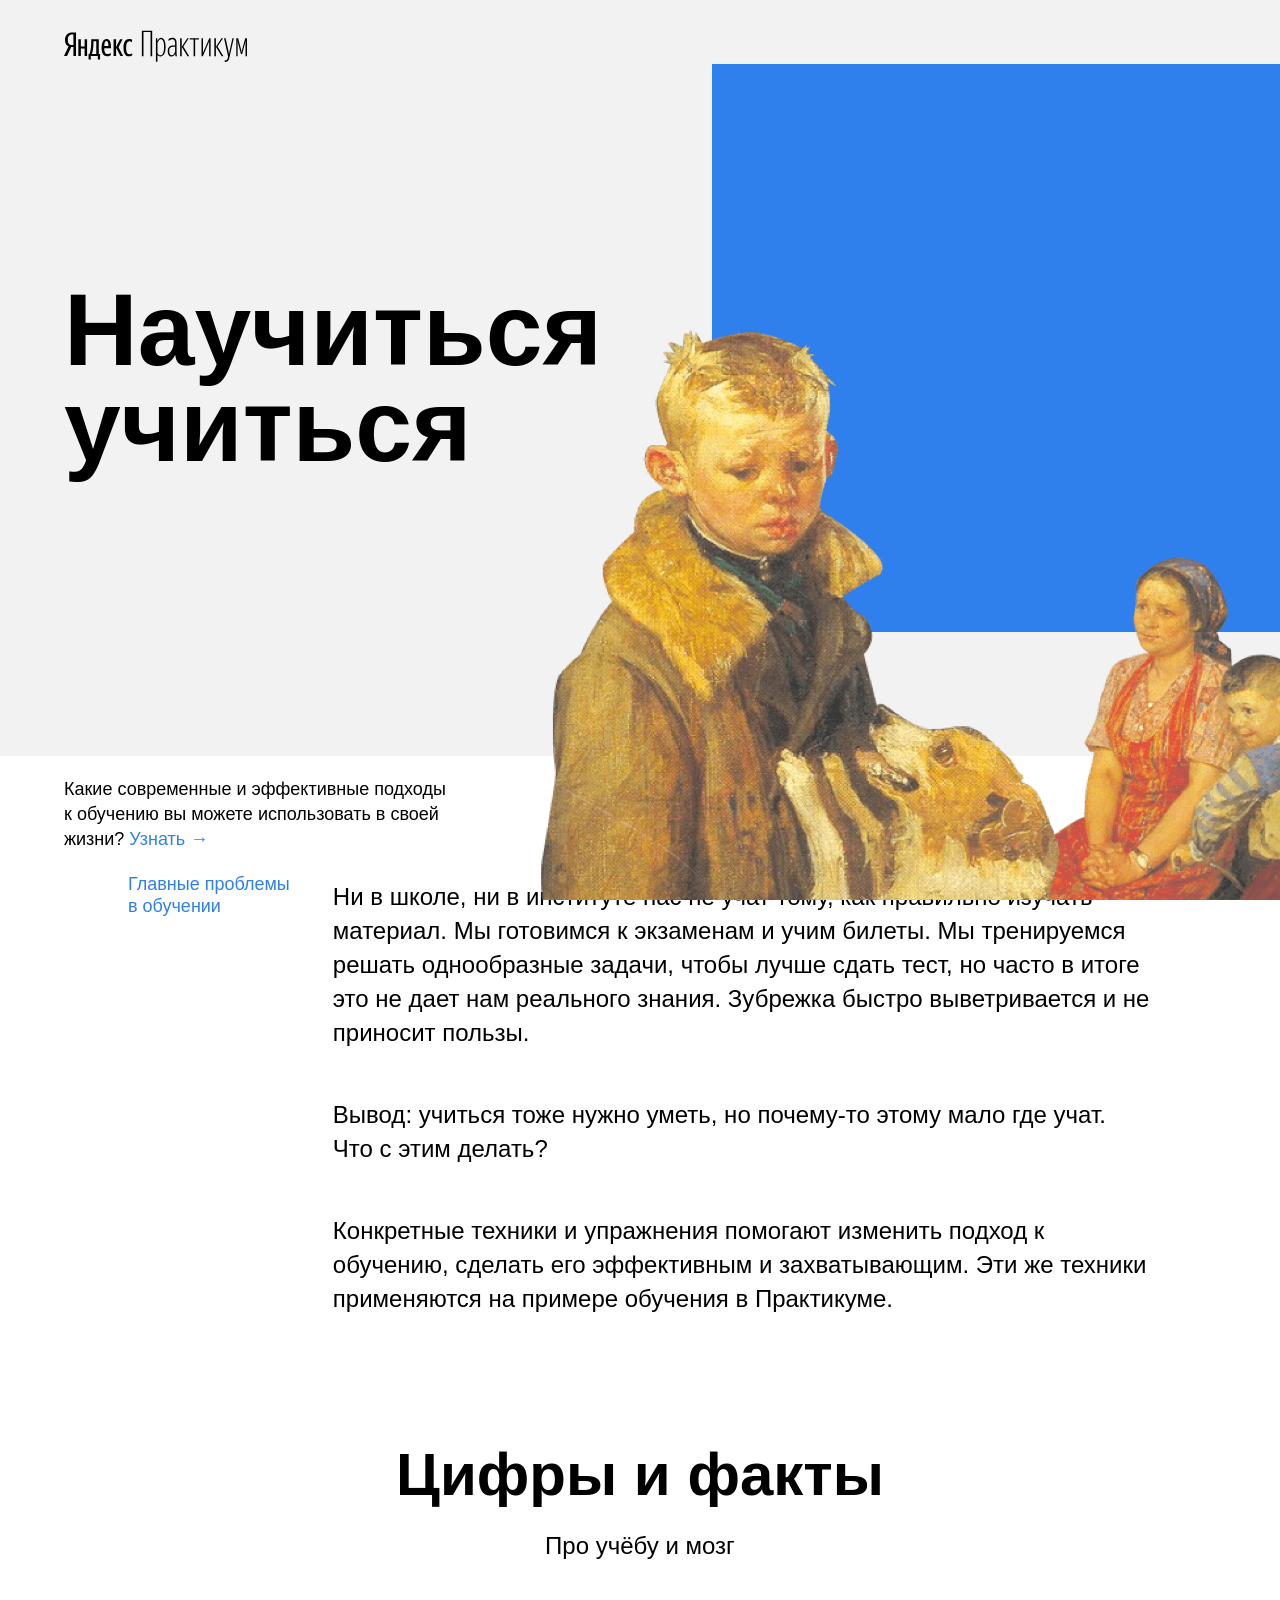
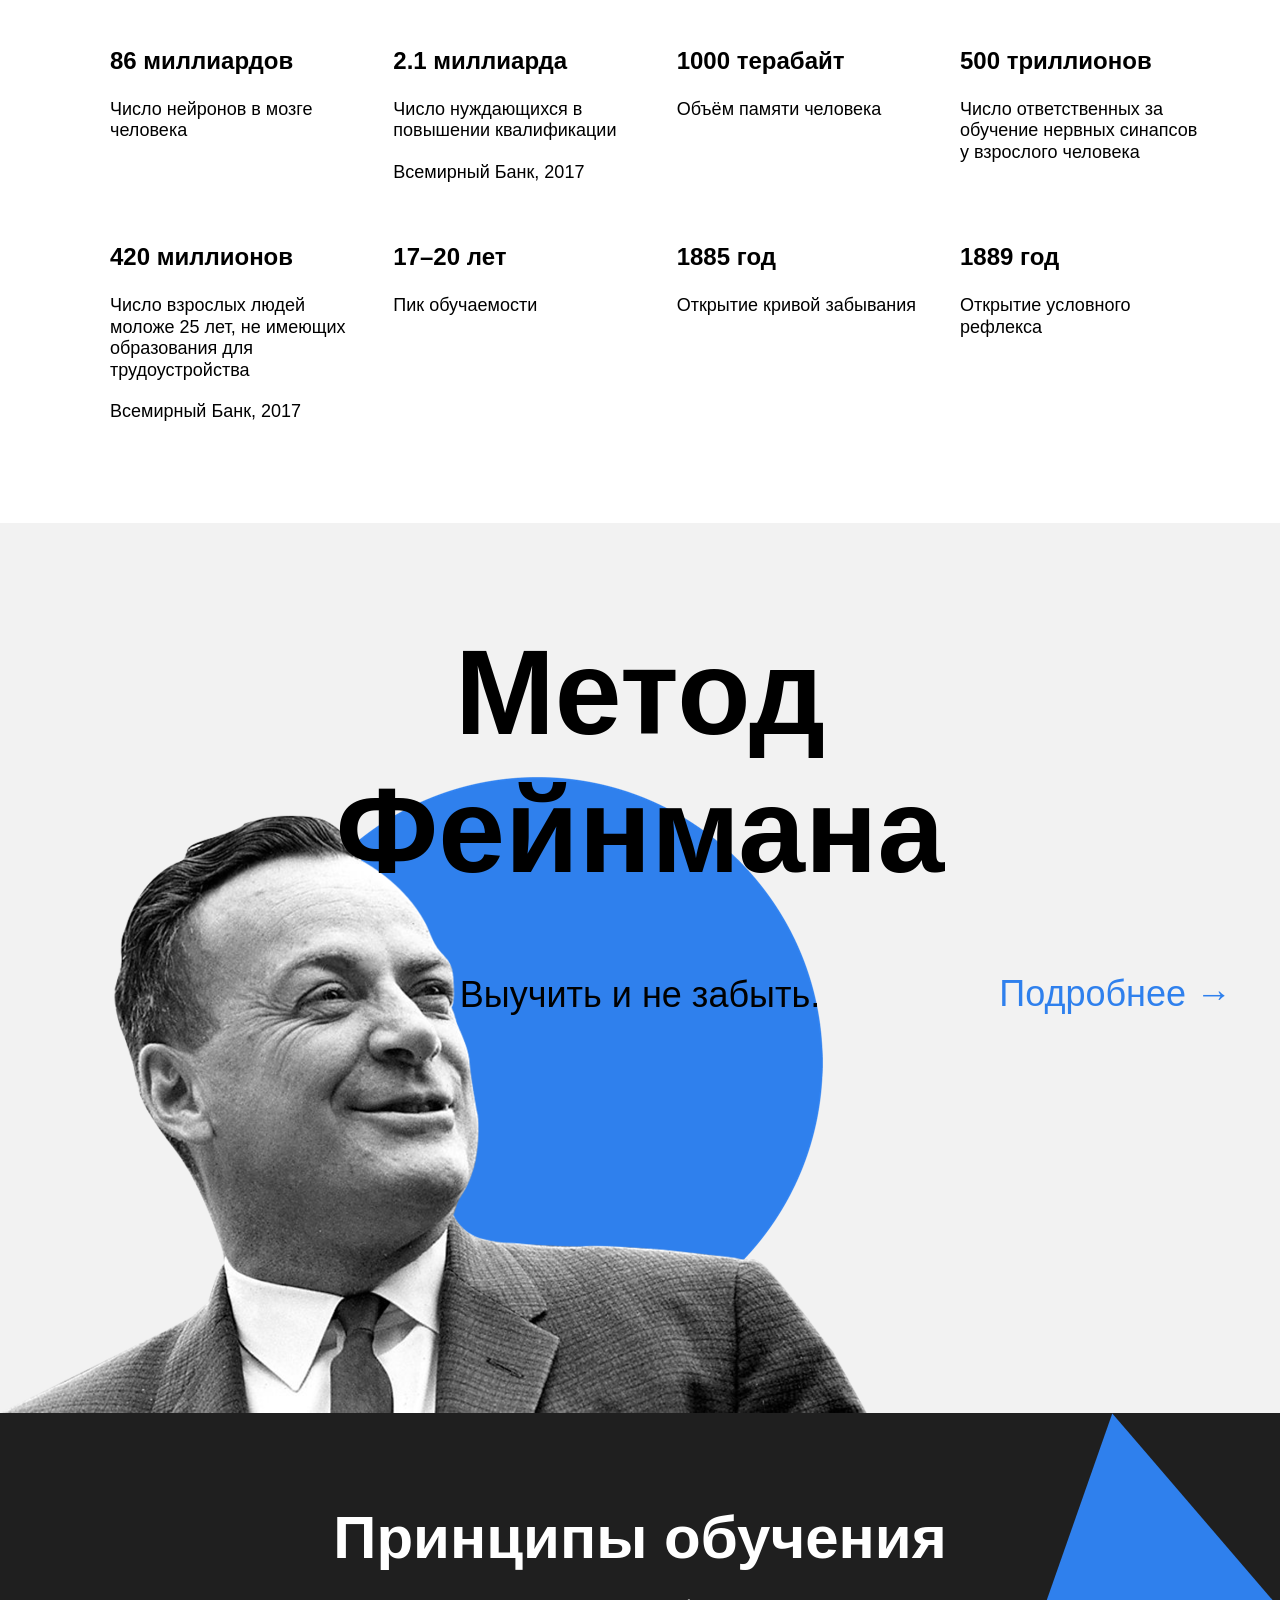
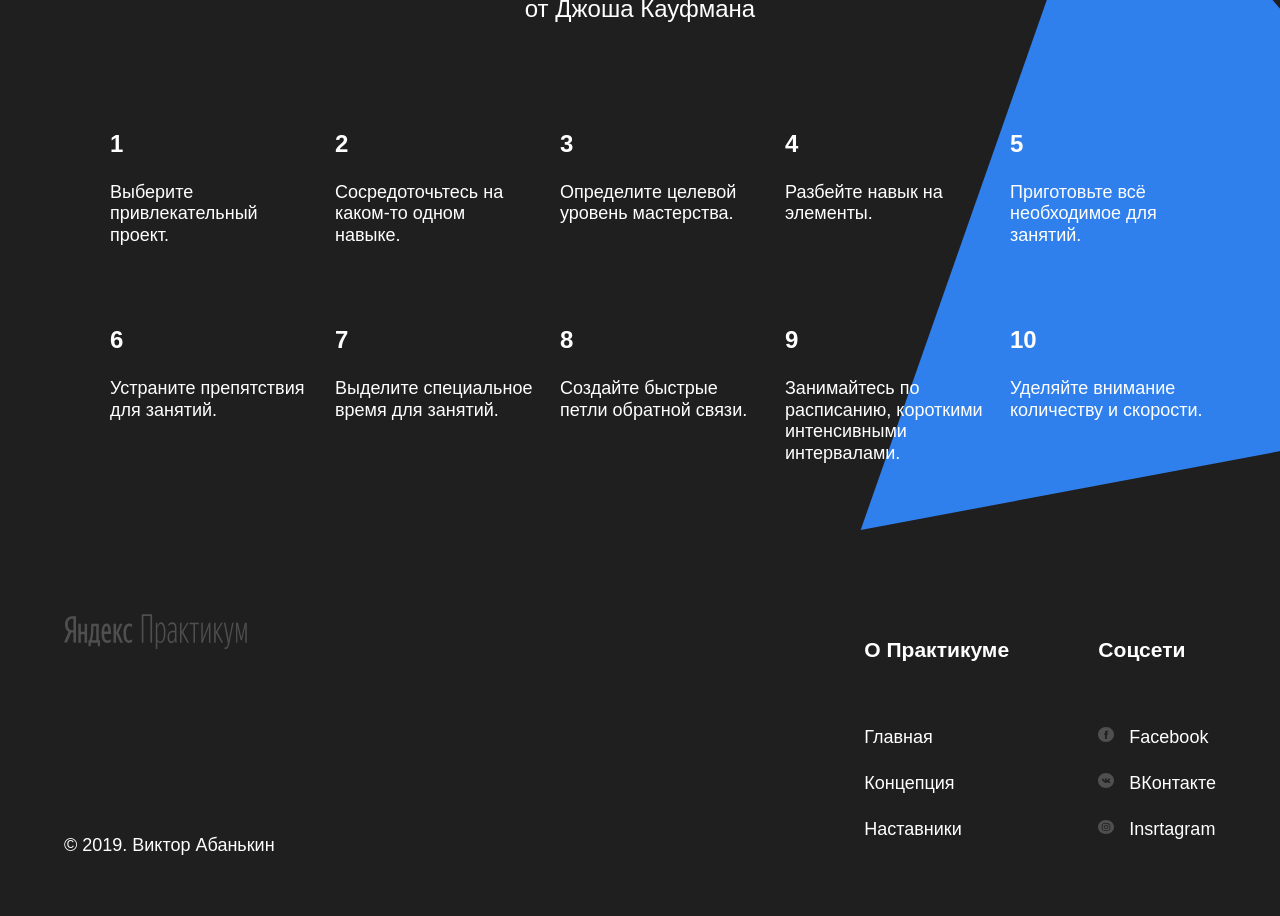
==== index.html @ 078e4cc3 "Na proverku" ====
<!DOCTYPE html>
<html lang="ru">
<head>
  <meta charset="UTF-8">
  <meta name="viewport" content="width=device-width, initial-scale=1.0">
  <link rel="stylesheet" href="styles/style.css">
  <link rel="stylesheet" href="styles/normalize.css">
  <title>Научиться учиться</title>
</head>
<body>
  <div class="page">
      <header class="header">
      <div class="logo logo_place_header"></div>
      <h1 class="header__title">Научиться учиться</h1>
      <p class="header__subtitle">Какие современные и эффективные подходы к обучению вы можете использовать в своей жизни? <a href="#" class="header__link">Узнать →</a></p>
      <img src="images/header-image.png" alt="Sry i dont know" class="header__main-illustration">
      <div class="header__square-pic"></div>
    </header> 
    
      <main class="content">
     <section class="description">
        <div class="two-columns">
          <div class="two-columns__brief blue-link"><p>Главные проблемы в обучении</p></div>
          <div class="two-columns__main-text">
            <p class="two-columns__paragraph"> Ни в школе, ни в институте нас не учат тому, как правильно изучать материал. Мы готовимся к экзаменам и учим билеты. Мы тренируемся решать однообразные задачи, чтобы лучше сдать тест, но часто в итоге это не дает нам реального знания. Зубрежка быстро выветривается и не приносит пользы.</p>
            <p class="two-columns__paragraph"><span class="two-columns__span-accent bolder-text">Вывод: </span>учиться тоже нужно уметь, но почему-то этому мало где учат. Что с этим делать?</p>
            <p class="two-columns__paragraph"> Конкретные техники и упражнения помогают изменить подход к обучению, сделать его эффективным и захватывающим. Эти же техники применяются на примере обучения в Практикуме.</p>
          </div>
        </div>
      </section>

     <section class="digits">
       <h2 class="section-title">Цифры и факты</h2>
       <p class="section-subtitle">Про учёбу и мозг</p>
       <ul class="table list">
         <li class="table__cell"> 
           <h3 class="table__heading">86 миллиардов</h3>
           <p class="table__text">Число нейронов в мозге человека</p>
         </li>
         <li class="table__cell"> 
          <h3 class="table__heading">2.1 миллиарда</h3>
          <p class="table__text">Число нуждающихся в повышении квалификации</p>
          <p class="table__text">Всемирный Банк, 2017</p>
        </li>
        <li class="table__cell"> 
          <h3 class="table__heading">1000 терабайт</h3>
          <p class="table__text">Объём памяти человека</p>
        </li>
        <li class="table__cell"> 
          <h3 class="table__heading">500 триллионов</h3>
          <p class="table__text">Число ответственных за обучение нервных синапсов у взрослого человека</p>
        </li>
        <li class="table__cell"> 
          <h3 class="table__heading">420 миллионов</h3>
          <p class="table__text">Число взрослых людей моложе 25 лет, не имеющих образования для трудоустройства</p>
          <p class="table__text">Всемирный Банк, 2017</p>
        </li>
        <li class="table__cell"> 
          <h3 class="table__heading">17–20 лет</h3>
          <p class="table__text">Пик обучаемости</p>
        </li>
        <li class="table__cell"> 
          <h3 class="table__heading">1885 год</h3>
          <p class="table__text">Открытие кривой забывания</p>
        </li>
        <li class="table__cell"> 
          <h3 class="table__heading">1889 год</h3>
          <p class="table__text">Открытие условного рефлекса</p>
        </li>
       </ul>
      </section>

      <section class="feynman">
        <h2 class="feynman__title">Метод Фейнмана</h2>
        <p class="feynman__subtitle">Выучить и не забыть.</p>
        <a href="#" class="feynman__link blue-link">Подробнее →</a>
        <div class="feynman__img" > <img src="./images/feynman.png" alt="Oops im sorry"></div>
      </section>

      <section class="kaufman">
        <h2 class="section-title section-title_theme_dark ">Принципы обучения</h2>
        <p class="section-subtitle section-subtitle_theme_dark">от Джоша Кауфмана</p>
        <ul class="table table_theme_dark list">
          <li class="table__cell_theme_dark "> 
            <h3 class="table__heading">1</h3>
            <p class="table__text">Выберите привлекательный проект.</p>
          </li>
          <li class="table__cell_theme_dark"> 
           <h3 class="table__heading">2</h3>
           <p class="table__text">Сосредоточьтесь на каком-то одном навыке.</p>
         </li>
         <li class="table__cell_theme_dark"> 
           <h3 class="table__heading">3</h3>
           <p class="table__text">Определите целевой уровень мастерства.</p>
         </li>
         <li class="table__cell_theme_dark"> 
           <h3 class="table__heading">4</h3>
           <p class="table__text">Разбейте навык на элементы.</p>
         </li>
         <li class="table__cell_theme_dark"> 
           <h3 class="table__heading">5</h3>
           <p class="table__text">Приготовьте всё необходимое для занятий.</p>
         </li>
         <li class="table__cell_theme_dark"> 
           <h3 class="table__heading">6</h3>
           <p class="table__text">Устраните препятствия для занятий.</p>
         </li>
         <li class="table__cell_theme_dark"> 
           <h3 class="table__heading">7</h3>
           <p class="table__text">Выделите специальное время для занятий.</p>
         </li>
         <li class=" table__cell_theme_dark"> 
           <h3 class="table__heading">8</h3>
           <p class="table__text">Создайте быстрые петли обратной связи.</p>
         </li>
         <li class=" table__cell_theme_dark"> 
          <h3 class="table__heading">9</h3>
          <p class="table__text">Занимайтесь по расписанию, короткими интенсивными интервалами.</p>
        </li>
        <li class=" table__cell_theme_dark"> 
          <h3 class="table__heading">10</h3>
          <p class="table__text">Уделяйте внимание количеству и скорости.</p>
        </li>
        </ul>
        <div class="kaufman__triangle"></div>
      </section>
    </main> 
   <footer class="footer">
     <div class="footer__columns">
       <div class="footer__columns_content_copyright">
         <div class="logo logo_place_footer"></div>
         <div class="footer__author">&copy; 2019. Виктор Абанькин</div>
       </div>
       <div class="footer__columns_content_info">
          <div class="footer__column-heading"><h3>О Практикуме</h3></div>
         <div class="footer__column-links">
           <p><a href="#" class="footer__column-link">Главная</a></p>
           <p><a href="#"  class="footer__column-link">Концепция</a></p>
           <p><a href="#"  class="footer__column-link">Наставники</a></p>
          </div>
       </div>
       <div class="footer__columns_content_social">
         <div class="footer__column-heading"><h3>Соцсети</h3></div>
         <div class="footer__column-links">
           <p><a href="#"  class="footer__column-link"> <img src="./images/facebook_color_white.svg" class="footer__social-icon"> Facebook</a></p>
           <p><a href="#"  class="footer__column-link"> <img src="./images/vk_color_white.svg" class="footer__social-icon"> ВКонтакте</a></p>
           <p> <a href="#"  class="footer__column-link"> <img src="./images/instagram_color_white.svg" class="footer__social-icon"> Insrtagram</a> </p>
          </div>
       </div>
     </div>

   </footer>
   
  </div>
</html>
---- styles/style.css ----
.page {
  min-width: 1100px;
  /* мы ещё не умеем делать мобильную версию сайта, */
  /* поэтому выше установлена минимальная ширина страницы */
  max-width: 1600px;
  /* выше установили ограничение по максимальной ширине */
  margin: 0 auto;
  /* выше для экранов больше 1600px отцентрировали весь контент */
  font-family: 'Helvetica Neue', Arial, sans-serif;
}

/* HEADER */

.header {
  height: 100vh;
  min-height: 600px;
  max-height: 756px;
  background-color:#f2f2f2;
  display:flex;
}

.logo {
  background-size: cover;
  width: 183px;
}

.logo_place_header{
  background-image:url(../images/logo_place_header.svg);
  height: 32px;
  position: absolute;
  left: 64px;
  top: 30px;
}

.header__title{
  width: 730px;
  align-self: center;
  margin-left: 64px;
  font-size: 102px;
  line-height: 96px;
}

.header__subtitle{
  width: 388px;
  position: absolute;
  left: 64px;
  bottom: 30px;
  font-size: 18px;
  line-height: 25px;
}

.header__link {
  text-decoration: none;
  color: #2f80ed;
}

.header__main-illustration{
  width: 765px;
  height: 608px;
  position: absolute;
  right: 0px;
  bottom: 0px;
  z-index: 1;
}

.header__square-pic {
  width: 568px;
  height: 568px;
  background-color:#2f80ed;
  position: absolute;
  top: 64px;
  right: 0px;
}

/* HEADER END */
/* DESCRIPTION */

.description{
  display:flex;
  justify-content: center;
  margin-top: 100px;
}

.two-columns{
  display:flex;
  width: 80%;
  justify-content:space-between;
  min-height: 300px;
}

.two-columns__brief{
  width: 175px;
  font-size: 18px;
  line-height: 1.2;
}

.two-columns__main-text{
  width:80%;
  min-width: 784px;
  display: flex;
  flex-direction: column;
  align-content: space-around;
}

.two-columns__paragraph{
 font-size: 24px;
 line-height: 34px;
}

.two-columns__span-accent{
  font-size: 24px;
  line-height: 34px;
  margin-top: 30px;
  margin-bottom: 30px;
}

/* DESCRIPTION END */
/* DIGITS */

.digits{
  margin-top: 100px;
  display: flex;
  flex-direction: column;
}

.section-title{
  width:60%;
  margin-top: 0px;
  margin-bottom: 0px;
  margin-left: auto;
  margin-right: auto;
  text-align: center;
  display: block;
  font-size: 60px;
  line-height: 1.15;
}

.section-subtitle{
  width:60%;
  margin-top: 20px;
  margin-left: auto;
  margin-right: auto;
  display: block;
  text-align: center;
  font-size: 24px;
  line-height: 34px;
}

.table{
  width:1100px;
  margin:0 auto 100px;
  display: flex;
  flex-direction: row;
  flex-wrap: wrap;
  justify-content: space-between;
}

.table__cell{
  width:250px;
  margin:60px 0 0;
}

.table__heading{
  margin-top: 0px;
  font-size: 24px;
  line-height: 1.15;
}

.table__text{
  margin: 20px auto auto;
  font-size: 18px;
  line-height: 1.2;
}

/* DIGITS END */
/* FEYNMAN */

.feynman{
  background-color:#f2f2f2;
  height: 890px;
  display: flex;
  flex-direction: column;
  text-align: center;
  position: relative;
}

.feynman__title{
  margin:100px auto 0;
  width:648px;
  display: flex;
  align-self:center;
  line-height: 1.15;
  font-size: 120px;
  z-index: 1;
}

.feynman__subtitle{
  display: flex;
  margin-top:70px;
  align-self:center;
  line-height: 51px;
  font-size: 36px;
  z-index: 1;
}

.feynman__link{
  position: absolute;
  top:50%;
  right: 48px;
  font-size: 36px;
  line-height: 51px;
}

.feynman__img{
  position: absolute;
  bottom: 0px;
  left: 0px;
  width:867px;
  height: 637px;
  z-index: 0;
}

/* FEYNMAN END */
/* KAYFMAN */

.kaufman{
  overflow: hidden;
  background-color:#1f1f1f;
  display: flex;
  flex-direction: column;
  
}

.section-title_theme_dark{
  margin-top: 90px;
  color: white;
}

.section-subtitle_theme_dark{
  color: white;
}

.table__cell_theme_dark {
  width: 200px;
  color: white;
  margin-right: 0;
  margin-top: 80px;
}

.table_theme_dark{
  margin-bottom: 90px;
  z-index: 1;
}

.kaufman__triangle{
  background-image:url(../images/kaufman-triangle.svg);
  position:absolute;
  width:877px;
  height: 877px;
  right: -210px;
}

/* KAYFMAN END */
/* FOOTER */

.footer{
  background-color:#1f1f1f;
  min-height: 350px;
  color:white;
  display: flex;
}

.footer__columns{
  display: flex;
  justify-content: space-between;
  width:90%;
  margin: 60px auto 40px;
}

.footer__columns_content_copyright{
  display: flex;
  flex-direction: column;
  flex-basis: 711px;
  justify-content: space-between;
}

.logo_place_footer{
  background-image:url(../images/logo_place_footer.svg);
  height: 35px;
}

.footer__author{
  padding: 18px 0;
  align-self: flex-start;
  line-height: 25px;
  font-size: 18px;
}

.footer__columns_content_info{
  display: flex;
  flex-direction: column;
  justify-content: flex-start;
}

.footer__columns_content_social{
  display: flex;
  flex-direction: column;
  justify-content: flex-start;
}

.footer__column-links{
  margin-top: 20px;
  padding: 0 0 16px;
  align-items: stretch;
  justify-self: center;
}

.footer__social-icon{
  width:16px;
  height: 16px;
  margin-right: 10px;
}

.footer__column-heading{
  line-height: 30px;
  font-size: 18px;
}

.footer__column-link{
  line-height: 30px;
  font-size: 18px;
  text-decoration: none;
  color:white;
}

/* FOOTER END */
/* TEXT PARAMETERS */

.list{
  list-style: none;
}

.blue-link{
  color: #2f80ed;
  text-decoration: none;
}
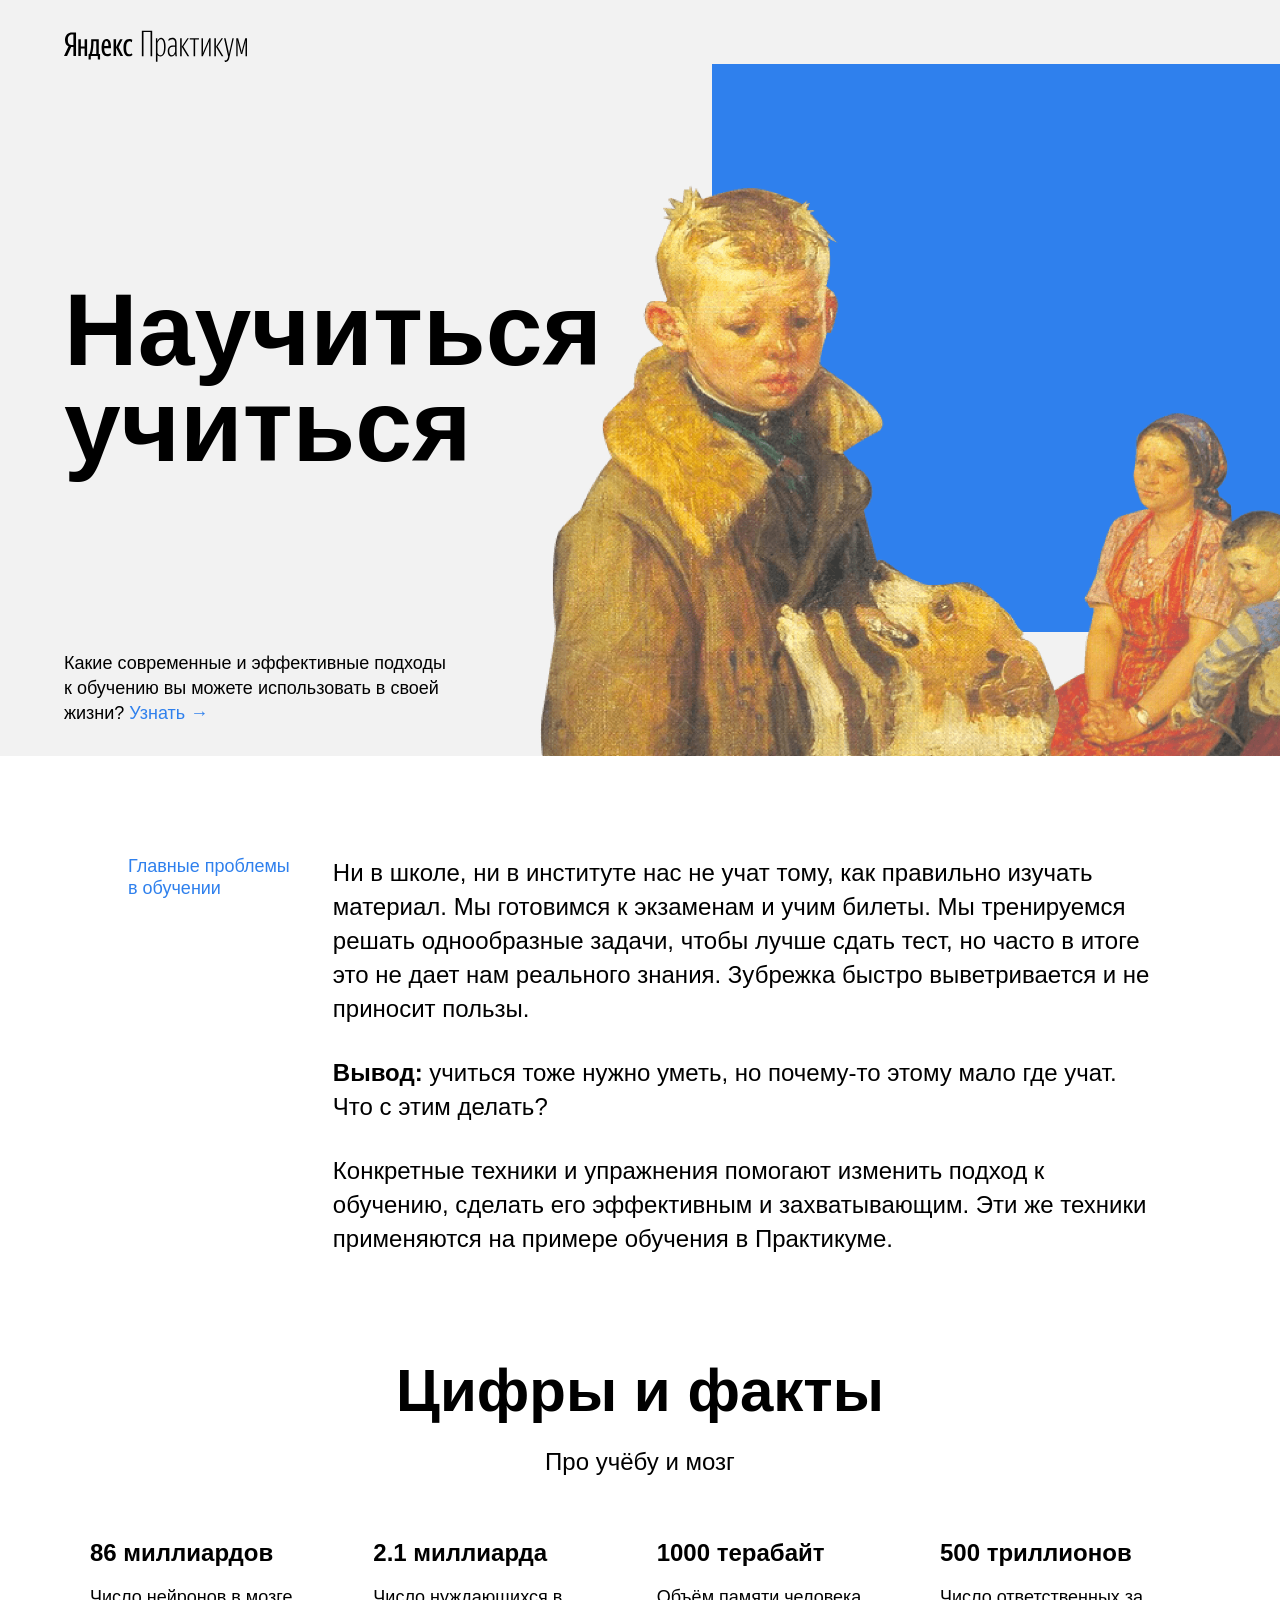
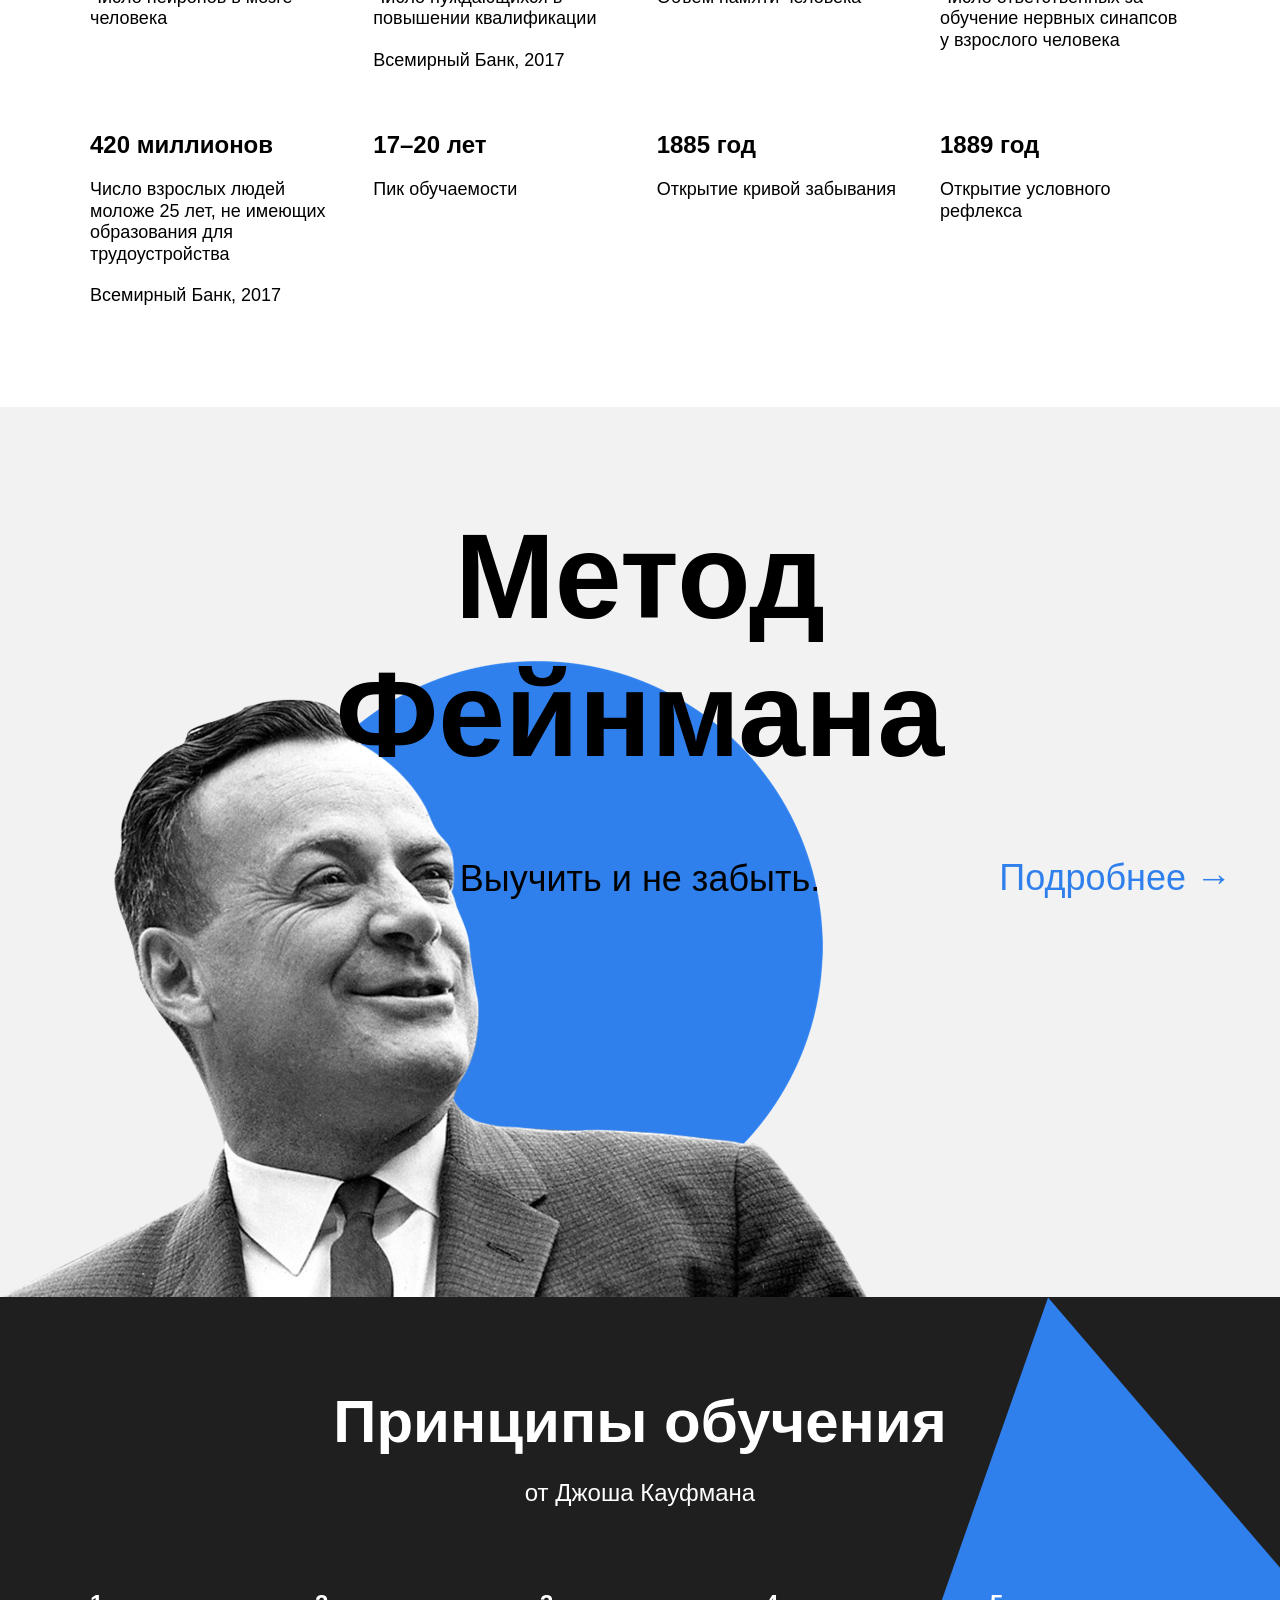
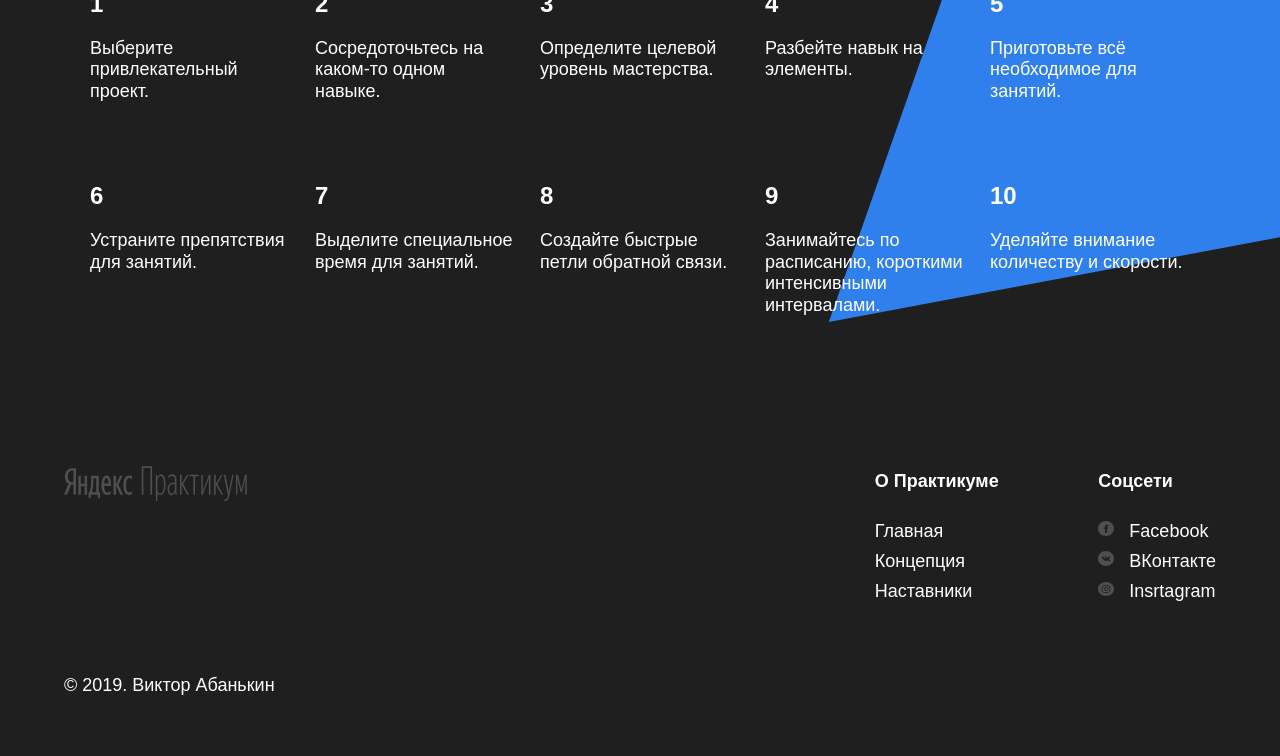
==== commit 9807868b: "Окончательный правильный варриант первого проекта" ====
--- a/index.html
+++ b/index.html
@@ -3,8 +3,8 @@
 <head>
   <meta charset="UTF-8">
   <meta name="viewport" content="width=device-width, initial-scale=1.0">
+  <link rel="stylesheet" href="styles/normalize.css">
   <link rel="stylesheet" href="styles/style.css">
-  <link rel="stylesheet" href="styles/normalize.css">
   <title>Научиться учиться</title>
 </head>
 <body>
@@ -13,20 +13,20 @@
       <div class="logo logo_place_header"></div>
       <h1 class="header__title">Научиться учиться</h1>
       <p class="header__subtitle">Какие современные и эффективные подходы к обучению вы можете использовать в своей жизни? <a href="#" class="header__link">Узнать →</a></p>
-      <img src="images/header-image.png" alt="Sry i dont know" class="header__main-illustration">
+      <img src="images/header-image.png" alt="Тут должна быть картинка" class="header__main-illustration">
       <div class="header__square-pic"></div>
     </header> 
     
       <main class="content">
      <section class="description">
-        <div class="two-columns">
-          <div class="two-columns__brief blue-link"><p>Главные проблемы в обучении</p></div>
+        <article class="two-columns">
+          <h2 class="two-columns__brief blue-link">Главные проблемы в обучении</h2>
           <div class="two-columns__main-text">
             <p class="two-columns__paragraph"> Ни в школе, ни в институте нас не учат тому, как правильно изучать материал. Мы готовимся к экзаменам и учим билеты. Мы тренируемся решать однообразные задачи, чтобы лучше сдать тест, но часто в итоге это не дает нам реального знания. Зубрежка быстро выветривается и не приносит пользы.</p>
             <p class="two-columns__paragraph"><span class="two-columns__span-accent bolder-text">Вывод: </span>учиться тоже нужно уметь, но почему-то этому мало где учат. Что с этим делать?</p>
             <p class="two-columns__paragraph"> Конкретные техники и упражнения помогают изменить подход к обучению, сделать его эффективным и захватывающим. Эти же техники применяются на примере обучения в Практикуме.</p>
           </div>
-        </div>
+        </article>
       </section>
 
      <section class="digits">
@@ -74,50 +74,50 @@
         <h2 class="feynman__title">Метод Фейнмана</h2>
         <p class="feynman__subtitle">Выучить и не забыть.</p>
         <a href="#" class="feynman__link blue-link">Подробнее →</a>
-        <div class="feynman__img" > <img src="./images/feynman.png" alt="Oops im sorry"></div>
+        <div class="feynman__img" > <img src="./images/feynman.png" alt="Тут должна быть картинка"></div>
       </section>
 
       <section class="kaufman">
         <h2 class="section-title section-title_theme_dark ">Принципы обучения</h2>
         <p class="section-subtitle section-subtitle_theme_dark">от Джоша Кауфмана</p>
         <ul class="table table_theme_dark list">
-          <li class="table__cell_theme_dark "> 
+          <li class="table__cell table__cell_theme_dark "> 
             <h3 class="table__heading">1</h3>
             <p class="table__text">Выберите привлекательный проект.</p>
           </li>
-          <li class="table__cell_theme_dark"> 
+          <li class="table__cell table__cell_theme_dark"> 
            <h3 class="table__heading">2</h3>
            <p class="table__text">Сосредоточьтесь на каком-то одном навыке.</p>
          </li>
-         <li class="table__cell_theme_dark"> 
+         <li class="table__cell table__cell_theme_dark"> 
            <h3 class="table__heading">3</h3>
            <p class="table__text">Определите целевой уровень мастерства.</p>
          </li>
-         <li class="table__cell_theme_dark"> 
+         <li class="table__cell table__cell_theme_dark"> 
            <h3 class="table__heading">4</h3>
            <p class="table__text">Разбейте навык на элементы.</p>
          </li>
-         <li class="table__cell_theme_dark"> 
+         <li class="table__cell table__cell_theme_dark"> 
            <h3 class="table__heading">5</h3>
            <p class="table__text">Приготовьте всё необходимое для занятий.</p>
          </li>
-         <li class="table__cell_theme_dark"> 
+         <li class="table__cell table__cell_theme_dark"> 
            <h3 class="table__heading">6</h3>
            <p class="table__text">Устраните препятствия для занятий.</p>
          </li>
-         <li class="table__cell_theme_dark"> 
+         <li class="table__cell table__cell_theme_dark"> 
            <h3 class="table__heading">7</h3>
            <p class="table__text">Выделите специальное время для занятий.</p>
          </li>
-         <li class=" table__cell_theme_dark"> 
+         <li class="table__cell  table__cell_theme_dark"> 
            <h3 class="table__heading">8</h3>
            <p class="table__text">Создайте быстрые петли обратной связи.</p>
          </li>
-         <li class=" table__cell_theme_dark"> 
+         <li class="table__cell  table__cell_theme_dark"> 
           <h3 class="table__heading">9</h3>
           <p class="table__text">Занимайтесь по расписанию, короткими интенсивными интервалами.</p>
         </li>
-        <li class=" table__cell_theme_dark"> 
+        <li class="table__cell  table__cell_theme_dark"> 
           <h3 class="table__heading">10</h3>
           <p class="table__text">Уделяйте внимание количеству и скорости.</p>
         </li>
@@ -127,29 +127,28 @@
     </main> 
    <footer class="footer">
      <div class="footer__columns">
-       <div class="footer__columns_content_copyright">
+       <div class="footer__column footer__column_content_copyright">
          <div class="logo logo_place_footer"></div>
-         <div class="footer__author">&copy; 2019. Виктор Абанькин</div>
+         <p class="footer__author">&copy; 2019. Виктор Абанькин</p>
        </div>
-       <div class="footer__columns_content_info">
-          <div class="footer__column-heading"><h3>О Практикуме</h3></div>
-         <div class="footer__column-links">
-           <p><a href="#" class="footer__column-link">Главная</a></p>
-           <p><a href="#"  class="footer__column-link">Концепция</a></p>
-           <p><a href="#"  class="footer__column-link">Наставники</a></p>
-          </div>
+       <div class="footer__column footer__column_content_info">
+        <h3 class="footer__column-heading">О Практикуме</h3>
+         <nav class="footer__column-links">
+           <a href="#" class="footer__column-link">Главная</a>
+           <a href="#"  class="footer__column-link">Концепция</a>
+           <a href="#"  class="footer__column-link">Наставники</a>
+          </nav>
        </div>
-       <div class="footer__columns_content_social">
-         <div class="footer__column-heading"><h3>Соцсети</h3></div>
-         <div class="footer__column-links">
-           <p><a href="#"  class="footer__column-link"> <img src="./images/facebook_color_white.svg" class="footer__social-icon"> Facebook</a></p>
-           <p><a href="#"  class="footer__column-link"> <img src="./images/vk_color_white.svg" class="footer__social-icon"> ВКонтакте</a></p>
-           <p> <a href="#"  class="footer__column-link"> <img src="./images/instagram_color_white.svg" class="footer__social-icon"> Insrtagram</a> </p>
-          </div>
+       <div class="footer__column footer__column_content_social">
+         <h3 class="footer__column-heading">Соцсети</h3>
+         <nav class="footer__column-links">
+           <a href="#"  class="footer__column-link"> <img src="./images/facebook_color_white.svg" alt="Тут должна быть картинка" class="footer__social-icon"> Facebook</a>
+           <a href="#"  class="footer__column-link"> <img src="./images/vk_color_white.svg" alt="Тут должна быть картинка" class="footer__social-icon"> ВКонтакте</a>
+           <a href="#"  class="footer__column-link"> <img src="./images/instagram_color_white.svg" alt="Тут должна быть картинка" class="footer__social-icon"> Insrtagram</a>
+          </nav>
        </div>
      </div>
-
    </footer>
-   
   </div>
+</body>
 </html>
--- a/styles/style.css
+++ b/styles/style.css
@@ -17,6 +17,7 @@
   max-height: 756px;
   background-color:#f2f2f2;
   display:flex;
+  position: relative;
 }
 
 .logo {
@@ -35,9 +36,10 @@
 .header__title{
   width: 730px;
   align-self: center;
-  margin-left: 64px;
+  margin: 0 auto 0 64px;
   font-size: 102px;
   line-height: 96px;
+  z-index: 2;
 }
 
 .header__subtitle{
@@ -47,6 +49,8 @@
   bottom: 30px;
   font-size: 18px;
   line-height: 25px;
+  margin: 0 auto;
+  z-index: 2;
 }
 
 .header__link {
@@ -92,6 +96,8 @@
   width: 175px;
   font-size: 18px;
   line-height: 1.2;
+  font-weight: normal;
+  margin: 0;
 }
 
 .two-columns__main-text{
@@ -100,18 +106,19 @@
   display: flex;
   flex-direction: column;
   align-content: space-around;
+  gap: 30px;
 }
 
 .two-columns__paragraph{
  font-size: 24px;
  line-height: 34px;
+ margin: 0;
 }
 
 .two-columns__span-accent{
   font-size: 24px;
   line-height: 34px;
-  margin-top: 30px;
-  margin-bottom: 30px;
+  font-weight: bolder;
 }
 
 /* DESCRIPTION END */
@@ -125,10 +132,7 @@
 
 .section-title{
   width:60%;
-  margin-top: 0px;
-  margin-bottom: 0px;
-  margin-left: auto;
-  margin-right: auto;
+  margin:0 auto;
   text-align: center;
   display: block;
   font-size: 60px;
@@ -137,9 +141,7 @@
 
 .section-subtitle{
   width:60%;
-  margin-top: 20px;
-  margin-left: auto;
-  margin-right: auto;
+  margin:20px auto 0;
   display: block;
   text-align: center;
   font-size: 24px;
@@ -149,6 +151,7 @@
 .table{
   width:1100px;
   margin:0 auto 100px;
+  padding: 0;
   display: flex;
   flex-direction: row;
   flex-wrap: wrap;
@@ -161,7 +164,7 @@
 }
 
 .table__heading{
-  margin-top: 0px;
+  margin: 0 auto;
   font-size: 24px;
   line-height: 1.15;
 }
@@ -177,7 +180,7 @@
 
 .feynman{
   background-color:#f2f2f2;
-  height: 890px;
+  min-height: 890px;
   display: flex;
   flex-direction: column;
   text-align: center;
@@ -196,7 +199,7 @@
 
 .feynman__subtitle{
   display: flex;
-  margin-top:70px;
+  margin: 70px auto 0;
   align-self:center;
   line-height: 51px;
   font-size: 36px;
@@ -209,6 +212,7 @@
   right: 48px;
   font-size: 36px;
   line-height: 51px;
+  z-index: 1;
 }
 
 .feynman__img{
@@ -228,16 +232,18 @@
   background-color:#1f1f1f;
   display: flex;
   flex-direction: column;
-  
+  position:relative;
 }
 
 .section-title_theme_dark{
   margin-top: 90px;
   color: white;
+  z-index: 1;
 }
 
 .section-subtitle_theme_dark{
   color: white;
+  z-index: 1;
 }
 
 .table__cell_theme_dark {
@@ -254,6 +260,7 @@
 
 .kaufman__triangle{
   background-image:url(../images/kaufman-triangle.svg);
+  background-size:contain;
   position:absolute;
   width:877px;
   height: 877px;
@@ -277,9 +284,12 @@
   margin: 60px auto 40px;
 }
 
-.footer__columns_content_copyright{
-  display: flex;
-  flex-direction: column;
+.footer__column{
+  display: flex;
+  flex-direction: column;
+}
+
+.footer__column_content_copyright{
   flex-basis: 711px;
   justify-content: space-between;
 }
@@ -294,25 +304,15 @@
   align-self: flex-start;
   line-height: 25px;
   font-size: 18px;
-}
-
-.footer__columns_content_info{
-  display: flex;
-  flex-direction: column;
-  justify-content: flex-start;
-}
-
-.footer__columns_content_social{
-  display: flex;
-  flex-direction: column;
-  justify-content: flex-start;
+  margin: 0;
 }
 
 .footer__column-links{
   margin-top: 20px;
   padding: 0 0 16px;
-  align-items: stretch;
-  justify-self: center;
+  display: flex;
+  flex-direction: column;
+  flex-wrap: wrap;
 }
 
 .footer__social-icon{
@@ -324,6 +324,7 @@
 .footer__column-heading{
   line-height: 30px;
   font-size: 18px;
+  margin: 0;
 }
 
 .footer__column-link{
@@ -332,7 +333,6 @@
   text-decoration: none;
   color:white;
 }
-
 /* FOOTER END */
 /* TEXT PARAMETERS */
 
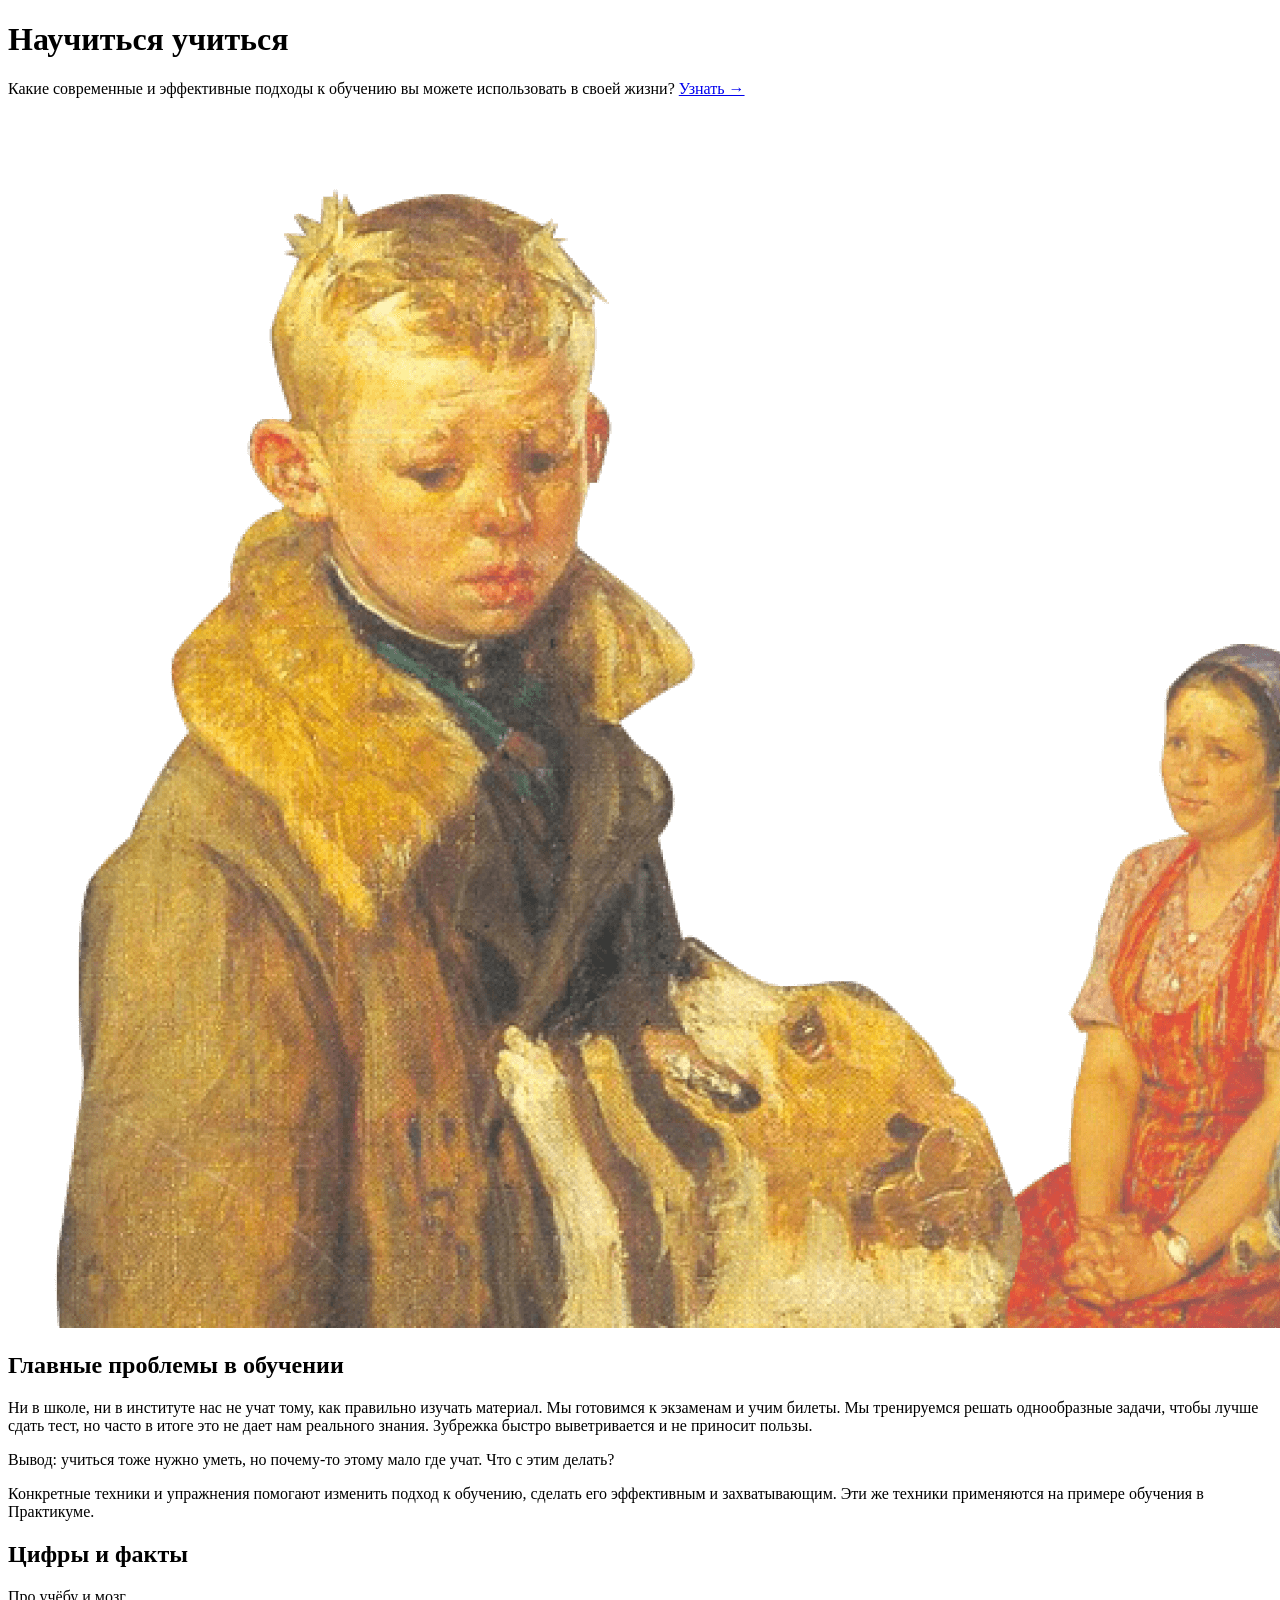
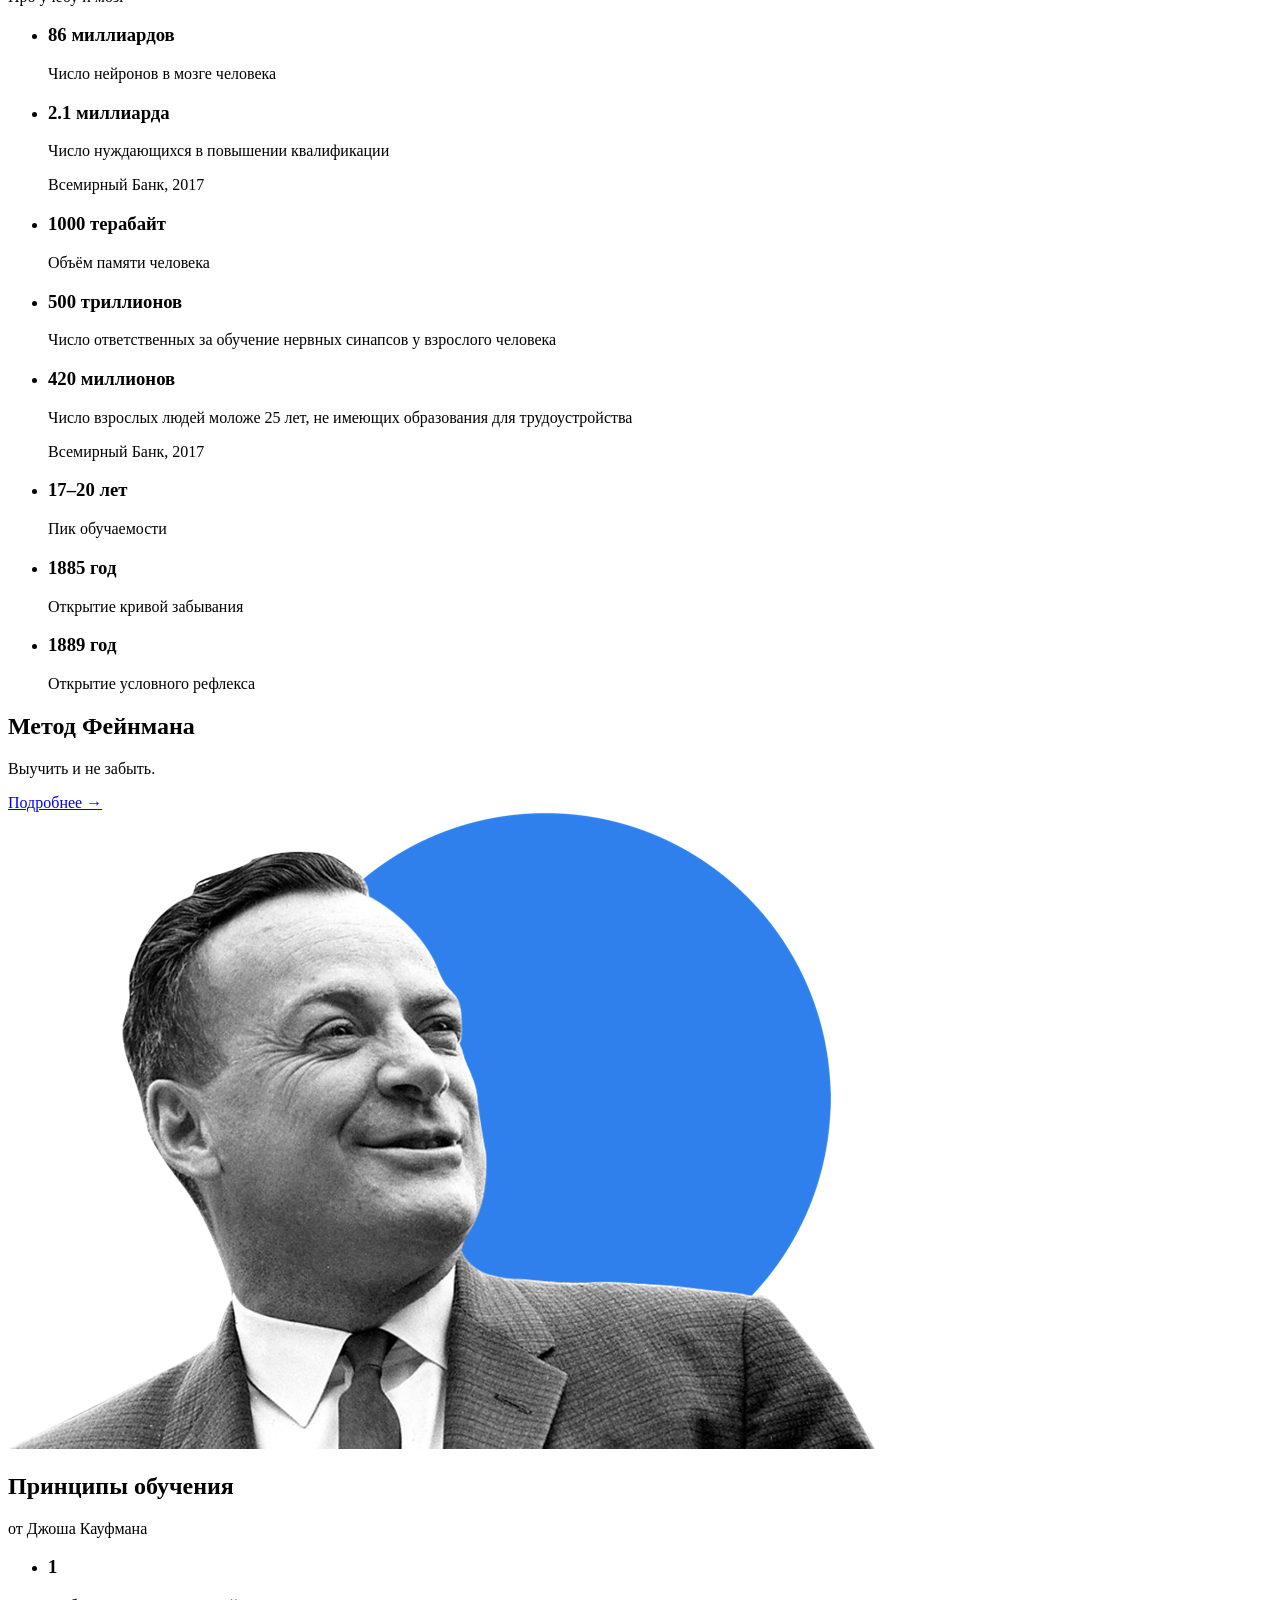
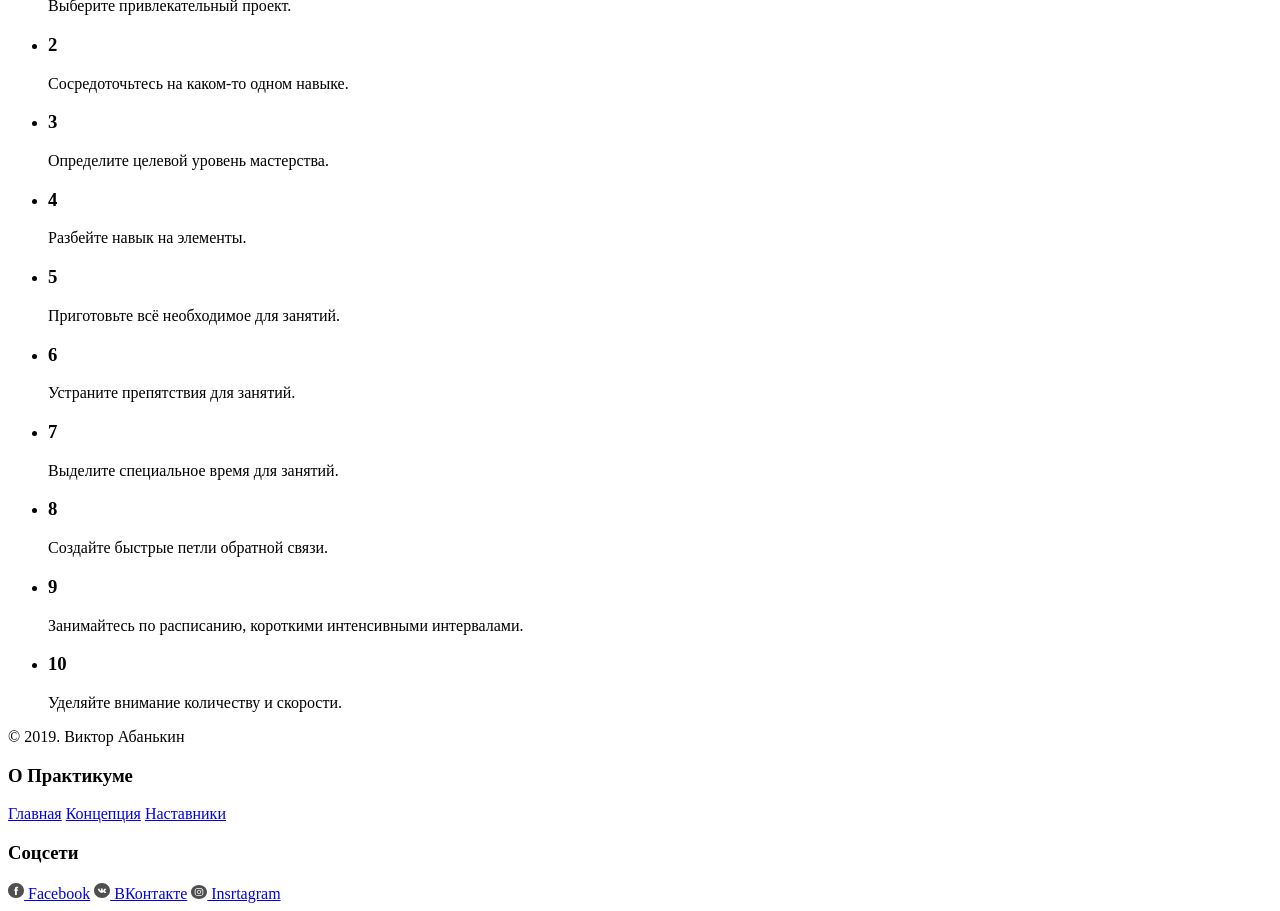
==== commit 417e255d: "Окончательный вариант первого проекта переделанного по БЭМ" ====
--- a/index.html
+++ b/index.html
@@ -3,8 +3,8 @@
 <head>
   <meta charset="UTF-8">
   <meta name="viewport" content="width=device-width, initial-scale=1.0">
-  <link rel="stylesheet" href="styles/normalize.css">
-  <link rel="stylesheet" href="styles/style.css">
+  <link rel="stylesheet" href="../how-to-learn-main/vender/normalize.css">
+  <link rel="stylesheet" href="../how-to-learn-main/index/index.css">
   <title>Научиться учиться</title>
 </head>
 <body>
@@ -20,7 +20,7 @@
       <main class="content">
      <section class="description">
         <article class="two-columns">
-          <h2 class="two-columns__brief blue-link">Главные проблемы в обучении</h2>
+          <h2 class="two-columns__brief">Главные проблемы в обучении</h2>
           <div class="two-columns__main-text">
             <p class="two-columns__paragraph"> Ни в школе, ни в институте нас не учат тому, как правильно изучать материал. Мы готовимся к экзаменам и учим билеты. Мы тренируемся решать однообразные задачи, чтобы лучше сдать тест, но часто в итоге это не дает нам реального знания. Зубрежка быстро выветривается и не приносит пользы.</p>
             <p class="two-columns__paragraph"><span class="two-columns__span-accent bolder-text">Вывод: </span>учиться тоже нужно уметь, но почему-то этому мало где учат. Что с этим делать?</p>
@@ -32,7 +32,7 @@
      <section class="digits">
        <h2 class="section-title">Цифры и факты</h2>
        <p class="section-subtitle">Про учёбу и мозг</p>
-       <ul class="table list">
+       <ul class="table">
          <li class="table__cell"> 
            <h3 class="table__heading">86 миллиардов</h3>
            <p class="table__text">Число нейронов в мозге человека</p>
@@ -73,14 +73,14 @@
       <section class="feynman">
         <h2 class="feynman__title">Метод Фейнмана</h2>
         <p class="feynman__subtitle">Выучить и не забыть.</p>
-        <a href="#" class="feynman__link blue-link">Подробнее →</a>
+        <a href="#" class="feynman__link">Подробнее →</a>
         <div class="feynman__img" > <img src="./images/feynman.png" alt="Тут должна быть картинка"></div>
       </section>
 
       <section class="kaufman">
         <h2 class="section-title section-title_theme_dark ">Принципы обучения</h2>
         <p class="section-subtitle section-subtitle_theme_dark">от Джоша Кауфмана</p>
-        <ul class="table table_theme_dark list">
+        <ul class="table table_theme_dark">
           <li class="table__cell table__cell_theme_dark "> 
             <h3 class="table__heading">1</h3>
             <p class="table__text">Выберите привлекательный проект.</p>
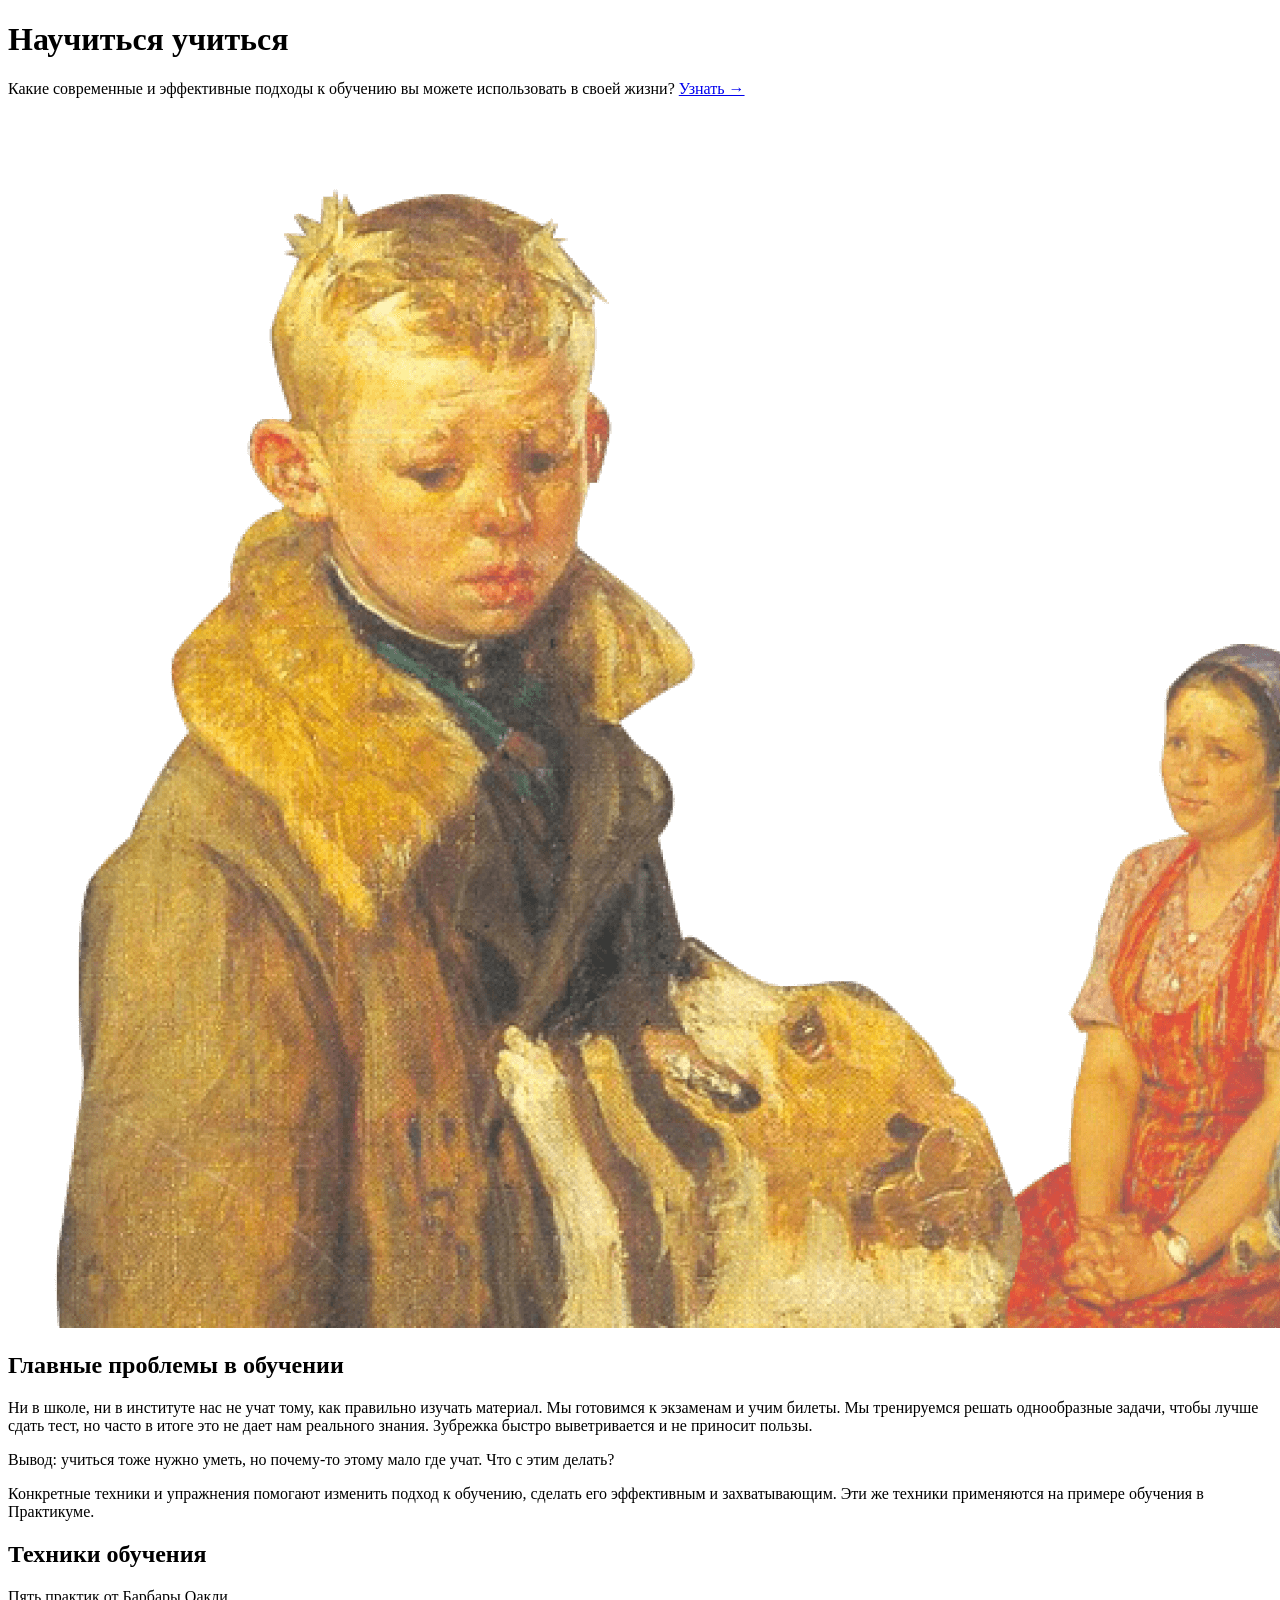
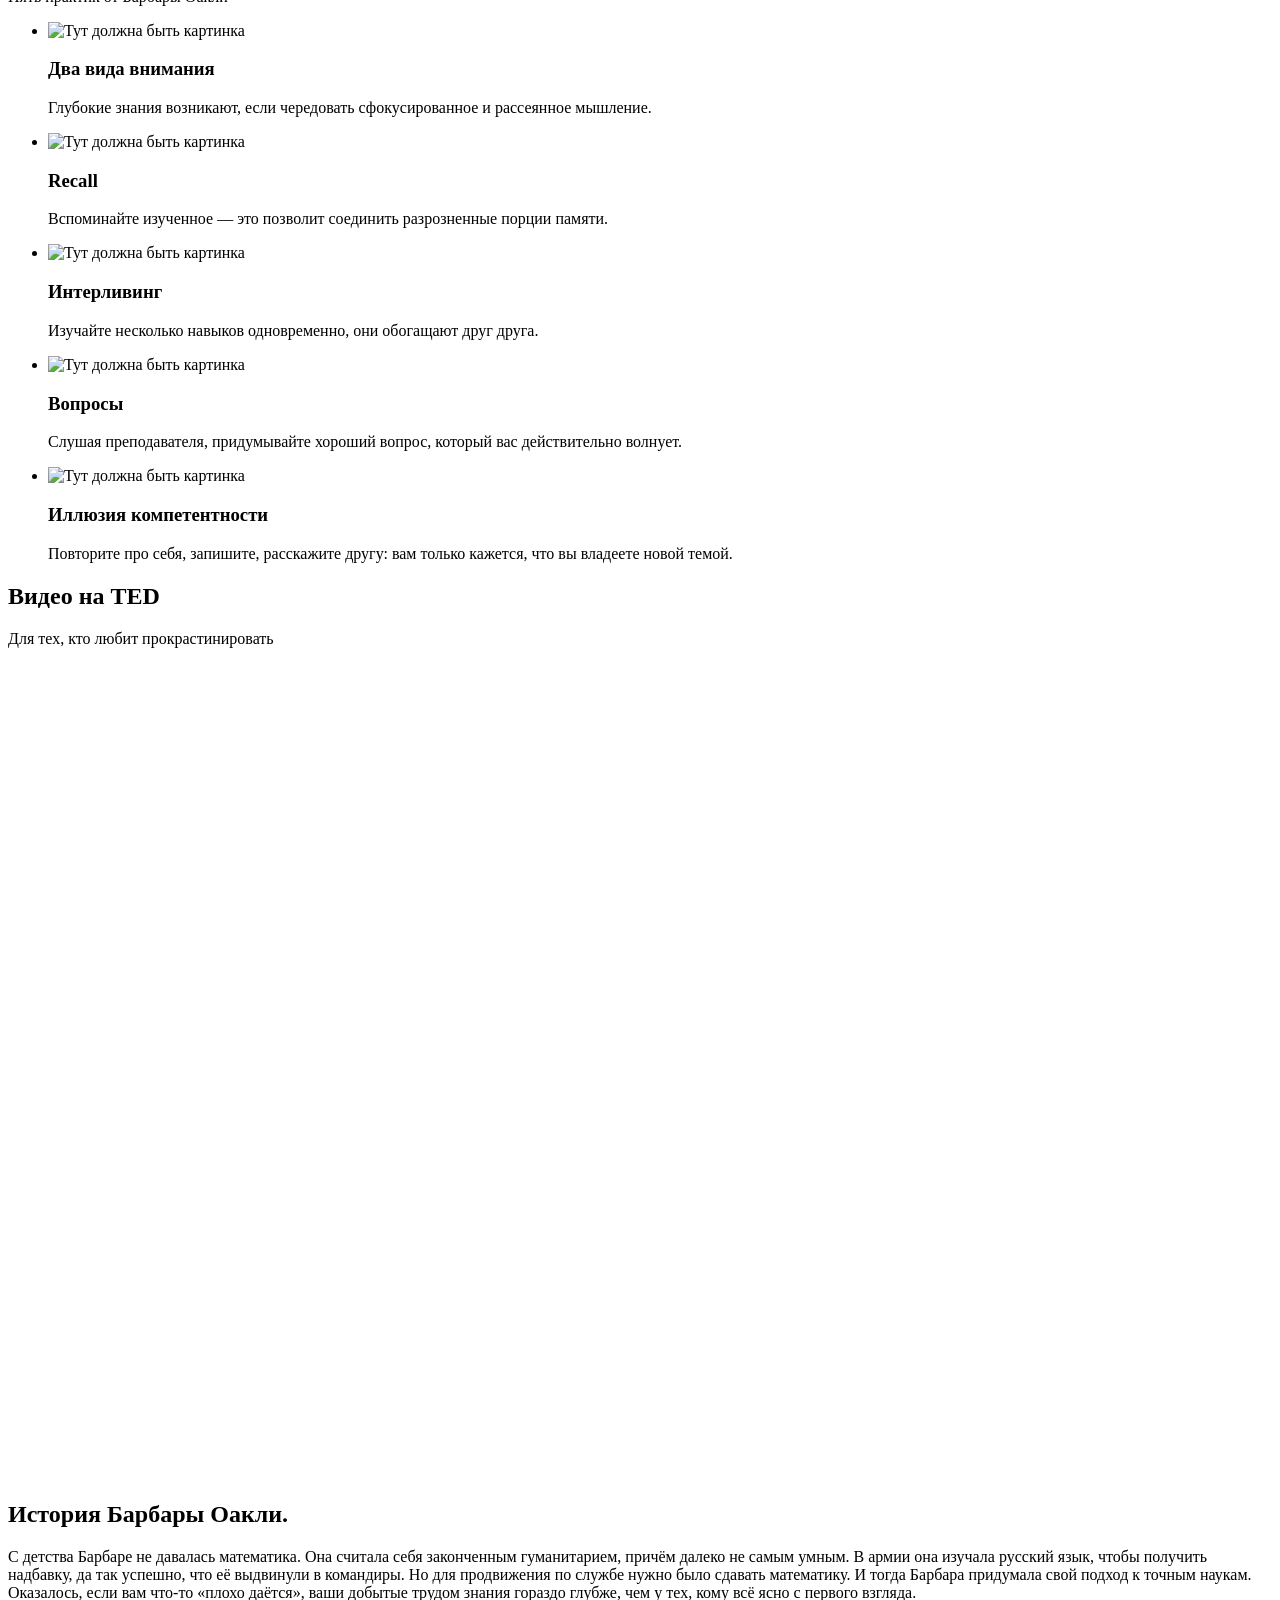
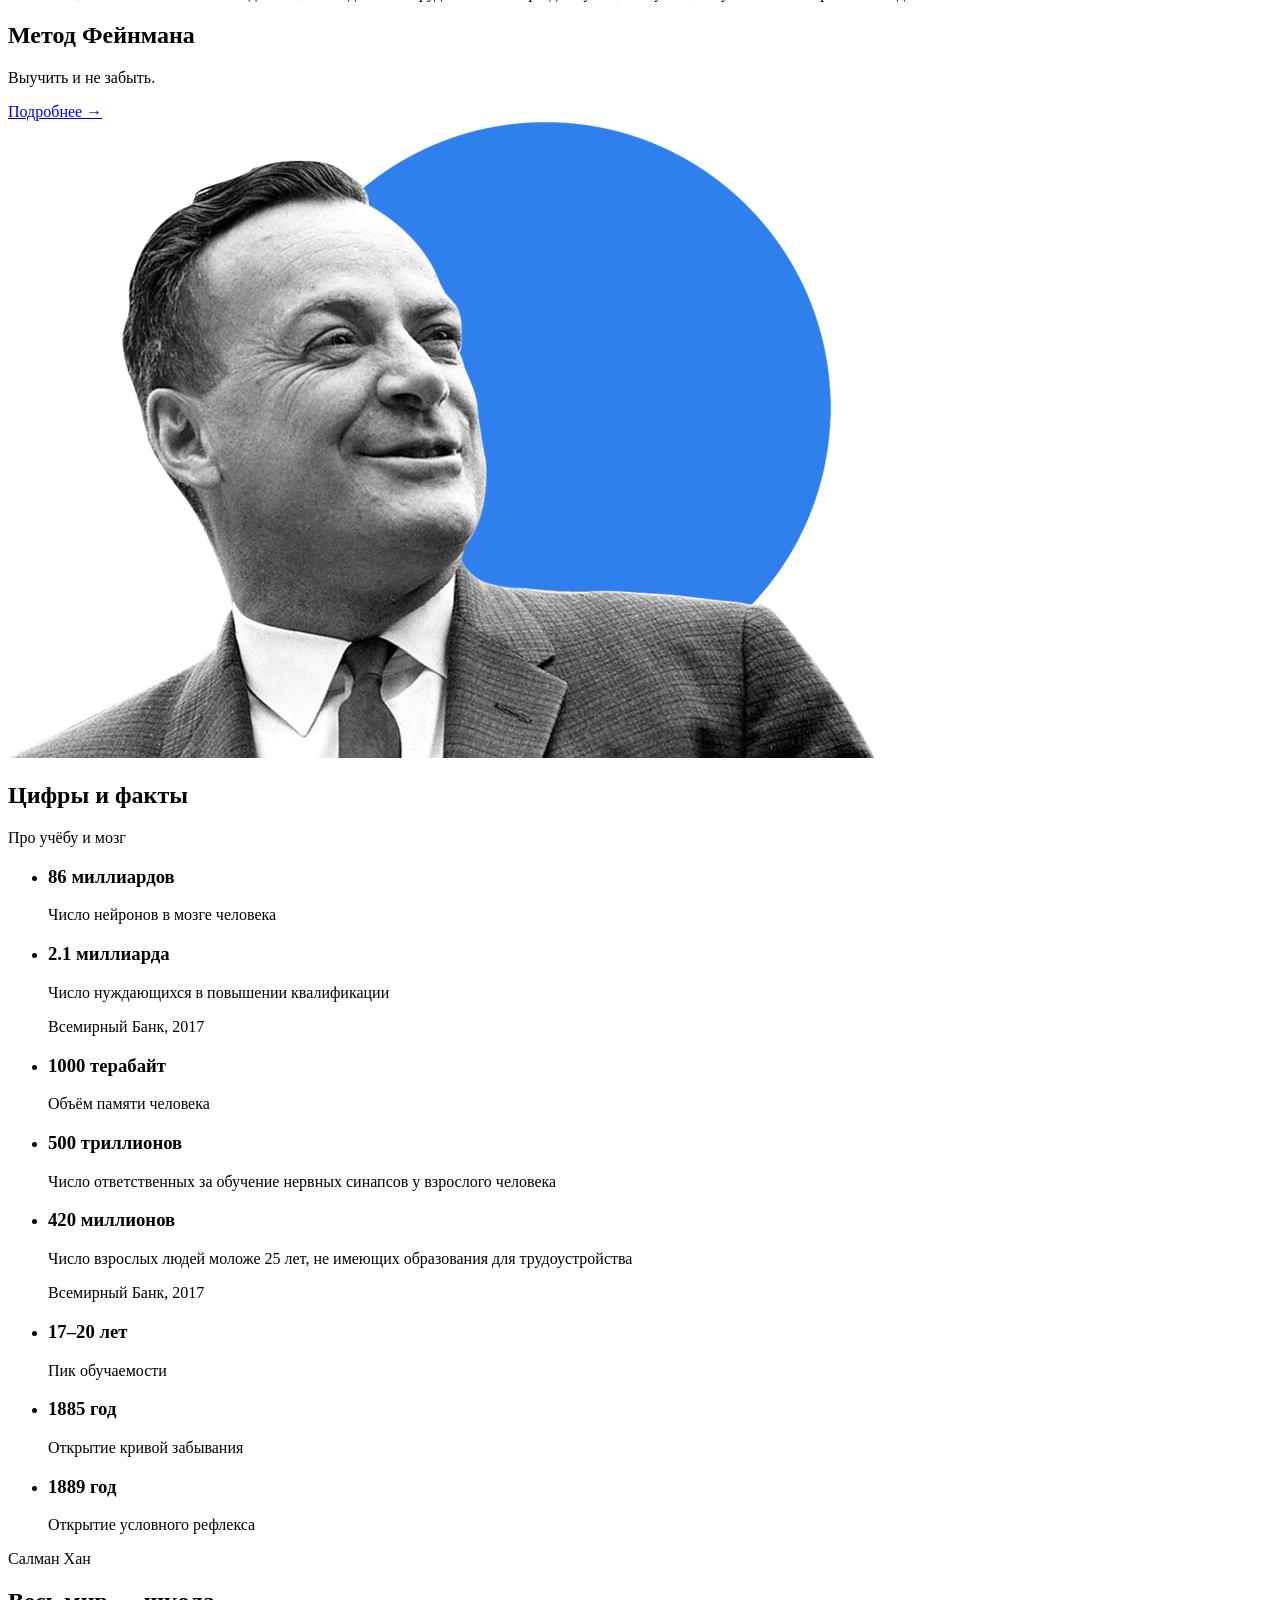
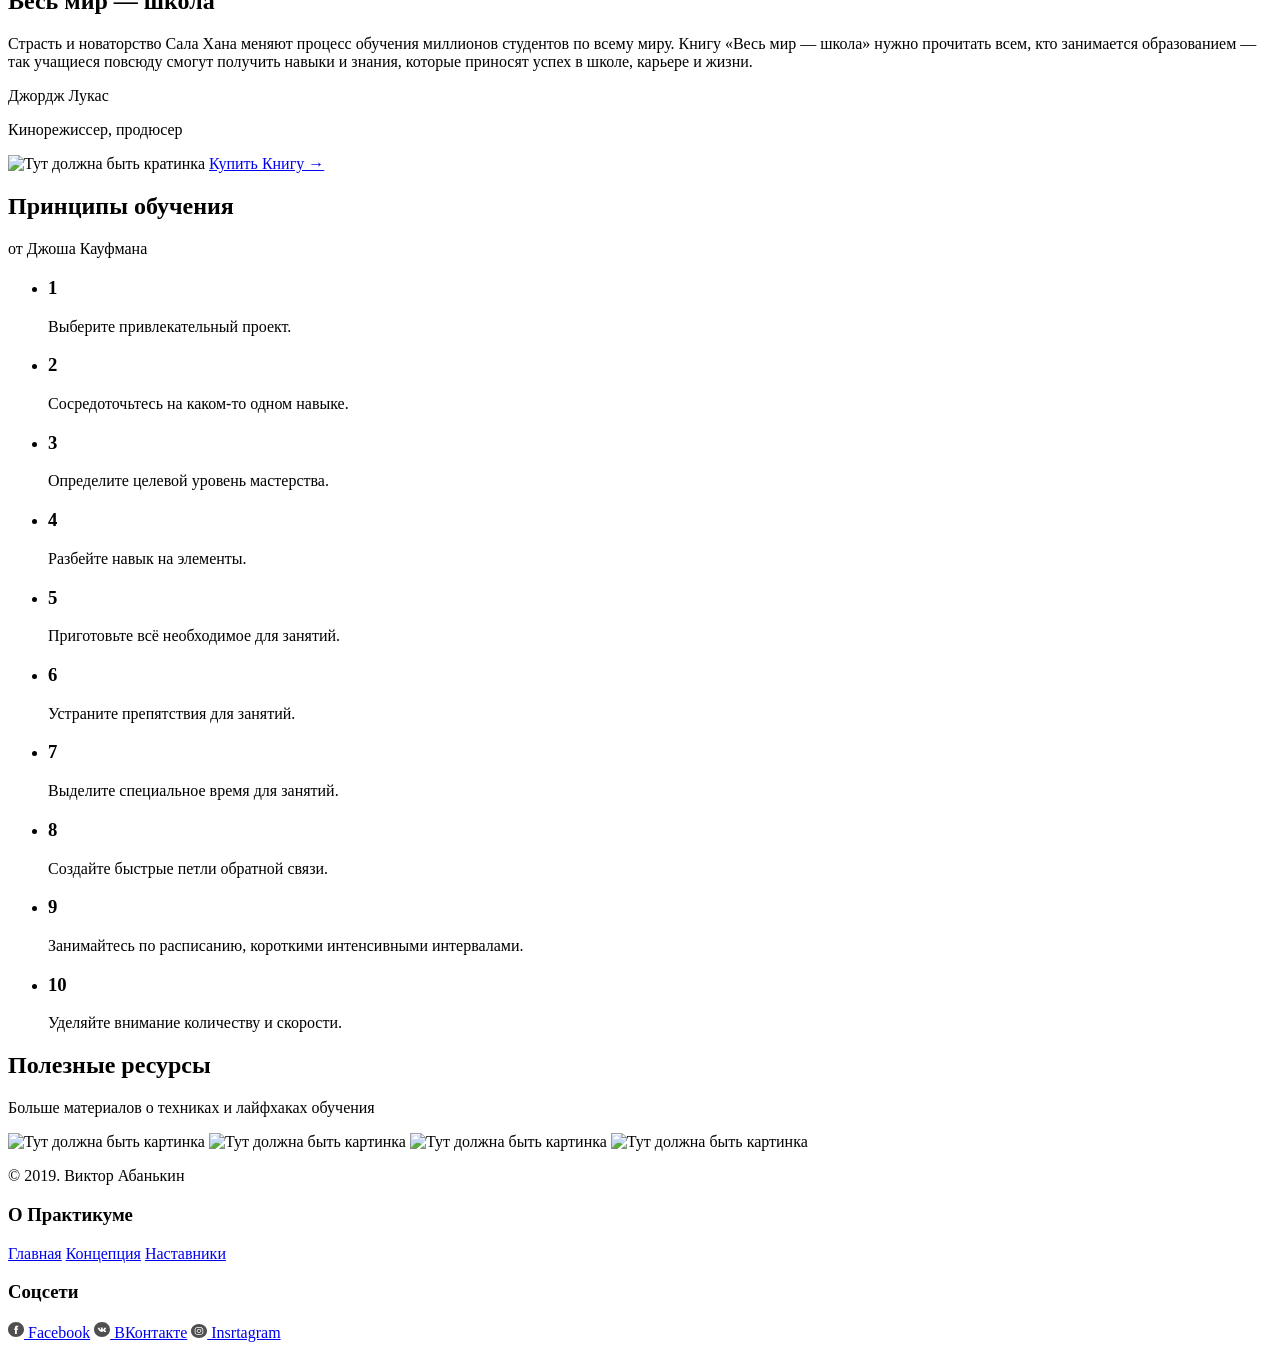
==== commit 577202b4: "Готовый второй проект на проверку" ====
--- a/index.html
+++ b/index.html
@@ -14,7 +14,7 @@
       <h1 class="header__title">Научиться учиться</h1>
       <p class="header__subtitle">Какие современные и эффективные подходы к обучению вы можете использовать в своей жизни? <a href="#" class="header__link">Узнать →</a></p>
       <img src="images/header-image.png" alt="Тут должна быть картинка" class="header__main-illustration">
-      <div class="header__square-pic"></div>
+      <div class="header__square-pic rotation"></div>
     </header> 
     
       <main class="content">
@@ -29,7 +29,64 @@
         </article>
       </section>
 
-     <section class="digits">
+      <section class="techniques">
+        <h2 class="section-title">Техники обучения</h2>
+        <p class="section-subtitle">Пять практик от Барбары Оакли</p>
+        <ul class="cards">
+          <li class="cards__item">
+            <img src="../how-to-learn-main/images/cards-attention.png" alt="Тут должна быть картинка" class="cards__image">
+            <h3 class="cards__title">Два вида внимания</h3>
+            <p class="cards__description">Глубокие знания возникают, если чередовать сфокусированное и рассеянное мышление.</p>
+          </li>
+          <li class="cards__item">
+            <img src="../how-to-learn-main/images/cards-recall.png" alt="Тут должна быть картинка" class="cards__image">
+            <h3 class="cards__title">Recall</h3>
+            <p class="cards__description">Вспоминайте изученное — это позволит соединить разрозненные порции памяти.</p>
+          </li>
+          <li class="cards__item">
+            <img src="../how-to-learn-main/images/cards-interliving.png" alt="Тут должна быть картинка" class="cards__image">
+            <h3 class="cards__title">Интерливинг</h3>
+            <p class="cards__description">Изучайте несколько навыков одновременно, они обогащают друг друга.</p>
+          </li>
+          <li class="cards__item">
+            <img src="../how-to-learn-main/images/cards-question.png" alt="Тут должна быть картинка" class="cards__image">
+            <h3 class="cards__title">Вопросы</h3>
+            <p class="cards__description">Слушая преподавателя, придумывайте хороший вопрос, который вас действительно волнует.</p>
+          </li>
+          <li class="cards__item">
+            <img src="../how-to-learn-main/images/cards-competence.png" alt="Тут должна быть картинка" class="cards__image">
+            <h3 class="cards__title">Иллюзия компетентности</h3>
+            <p class="cards__description">Повторите про себя, запишите, расскажите другу: вам только кажется, что вы владеете новой темой.</p>
+          </li>  
+        </ul>
+      </section>
+      
+      <section class="video">
+        <h2 class="section-title">Видео на TED</h2>
+        <p class="section-subtitle">Для тех, кто любит прокрастинировать</p>
+        <div class="video__inframes">
+          <iframe id="ytplayer" type="text/html" width="720" height="405" src="https://www.youtube.com/embed/5MgBikgcWnY" frameborder="0" allowfullscreen class="video__inframe" alt="Тут должно быть видео">Видео</iframe>
+          <iframe id="ytplayer" type="text/html" width="720" height="405" src="https://www.youtube.com/embed/arj7oStGLkU" frameborder="0" allowfullscreen class="video__inframe" alt="Тут должно быть видео">Видео</iframe>
+        </div>
+      </section>
+
+      <section class="oakley">
+        <article class="two-columns">
+          <h2 class="two-columns__brief">История Барбары Оакли.</h2>
+          <div class="two-columns__main-text">
+            <p class="two-columns__paragraph">С детства Барбаре не давалась математика. Она считала себя законченным гуманитарием, причём далеко не самым умным. В армии она изучала русский язык, чтобы получить надбавку, да так успешно, что её выдвинули в командиры. Но для продвижения по службе нужно было сдавать математику. И тогда Барбара придумала свой подход к точным наукам. Оказалось, если вам что-то «плохо даётся», ваши добытые трудом знания гораздо глубже, чем у тех, кому всё ясно с первого взгляда.</p>
+          </div>
+        </article>
+      </section>
+
+      <section class="feynman">
+        <h2 class="feynman__title">Метод Фейнмана</h2>
+        <p class="feynman__subtitle">Выучить и не забыть.</p>
+        <a href="#" class="feynman__link">Подробнее →</a>
+        <div class="feynman__img" > <img src="./images/feynman.png" alt="Тут должна быть картинка"></div>
+      </section>
+      
+      <section class="digits">
        <h2 class="section-title">Цифры и факты</h2>
        <p class="section-subtitle">Про учёбу и мозг</p>
        <ul class="table">
@@ -70,11 +127,18 @@
        </ul>
       </section>
 
-      <section class="feynman">
-        <h2 class="feynman__title">Метод Фейнмана</h2>
-        <p class="feynman__subtitle">Выучить и не забыть.</p>
-        <a href="#" class="feynman__link">Подробнее →</a>
-        <div class="feynman__img" > <img src="./images/feynman.png" alt="Тут должна быть картинка"></div>
+      <section class="khan">
+        <div class="khan__container">
+          <p class="khan__author">Салман Хан</p>
+          <h2 class="khan__title">Весь мир — школа</h2>
+          <p class="khan__quote">Страсть и новаторство Сала Хана меняют процесс обучения миллионов студентов по всему миру. Книгу «Весь мир — школа» нужно прочитать всем, кто занимается образованием — так учащиеся повсюду смогут получить навыки и знания, которые приносят успех в школе, карьере и жизни.</p>
+          <p class="khan__quote-author">Джордж Лукас</p>
+          <p class="khan__quote-author-subline">Кинорежиссер, продюсер</p>
+          <div class="khan__book-container">
+            <img class="khan__book-pic" src="../how-to-learn-main/images/khan-book.jpg" alt="Тут должна быть кратинка">
+            <a class="khan__buy-link" href="#">Купить Книгу →</a>
+          </div>
+        </div>
       </section>
 
       <section class="kaufman">
@@ -122,8 +186,21 @@
           <p class="table__text">Уделяйте внимание количеству и скорости.</p>
         </li>
         </ul>
-        <div class="kaufman__triangle"></div>
-      </section>
+        <div class="kaufman__triangle rotation"></div>
+      </section>
+
+      <section class="resources">
+        <h2 class="section-title">Полезные ресурсы</h2>
+        <p class="section-subtitle">Больше материалов о техниках и лайфхаках обучения</p>
+        <div class="resources__logo-zone">
+          <img class="resources__logo" src="../how-to-learn-main/images/logo/resources-arzamas.svg" alt="Тут должна быть картинка">
+          <img class="resources__logo" src="../how-to-learn-main/images/logo/resources-n1.svg" alt="Тут должна быть картинка">
+          <img class="resources__logo" src="../how-to-learn-main/images/logo/resources-strelka.svg" alt="Тут должна быть картинка">
+          <img class="resources__logo" src="../how-to-learn-main/images/logo/resources-polka.svg" alt="Тут должна быть картинка">
+        </div>
+
+      </section>
+
     </main> 
    <footer class="footer">
      <div class="footer__columns">
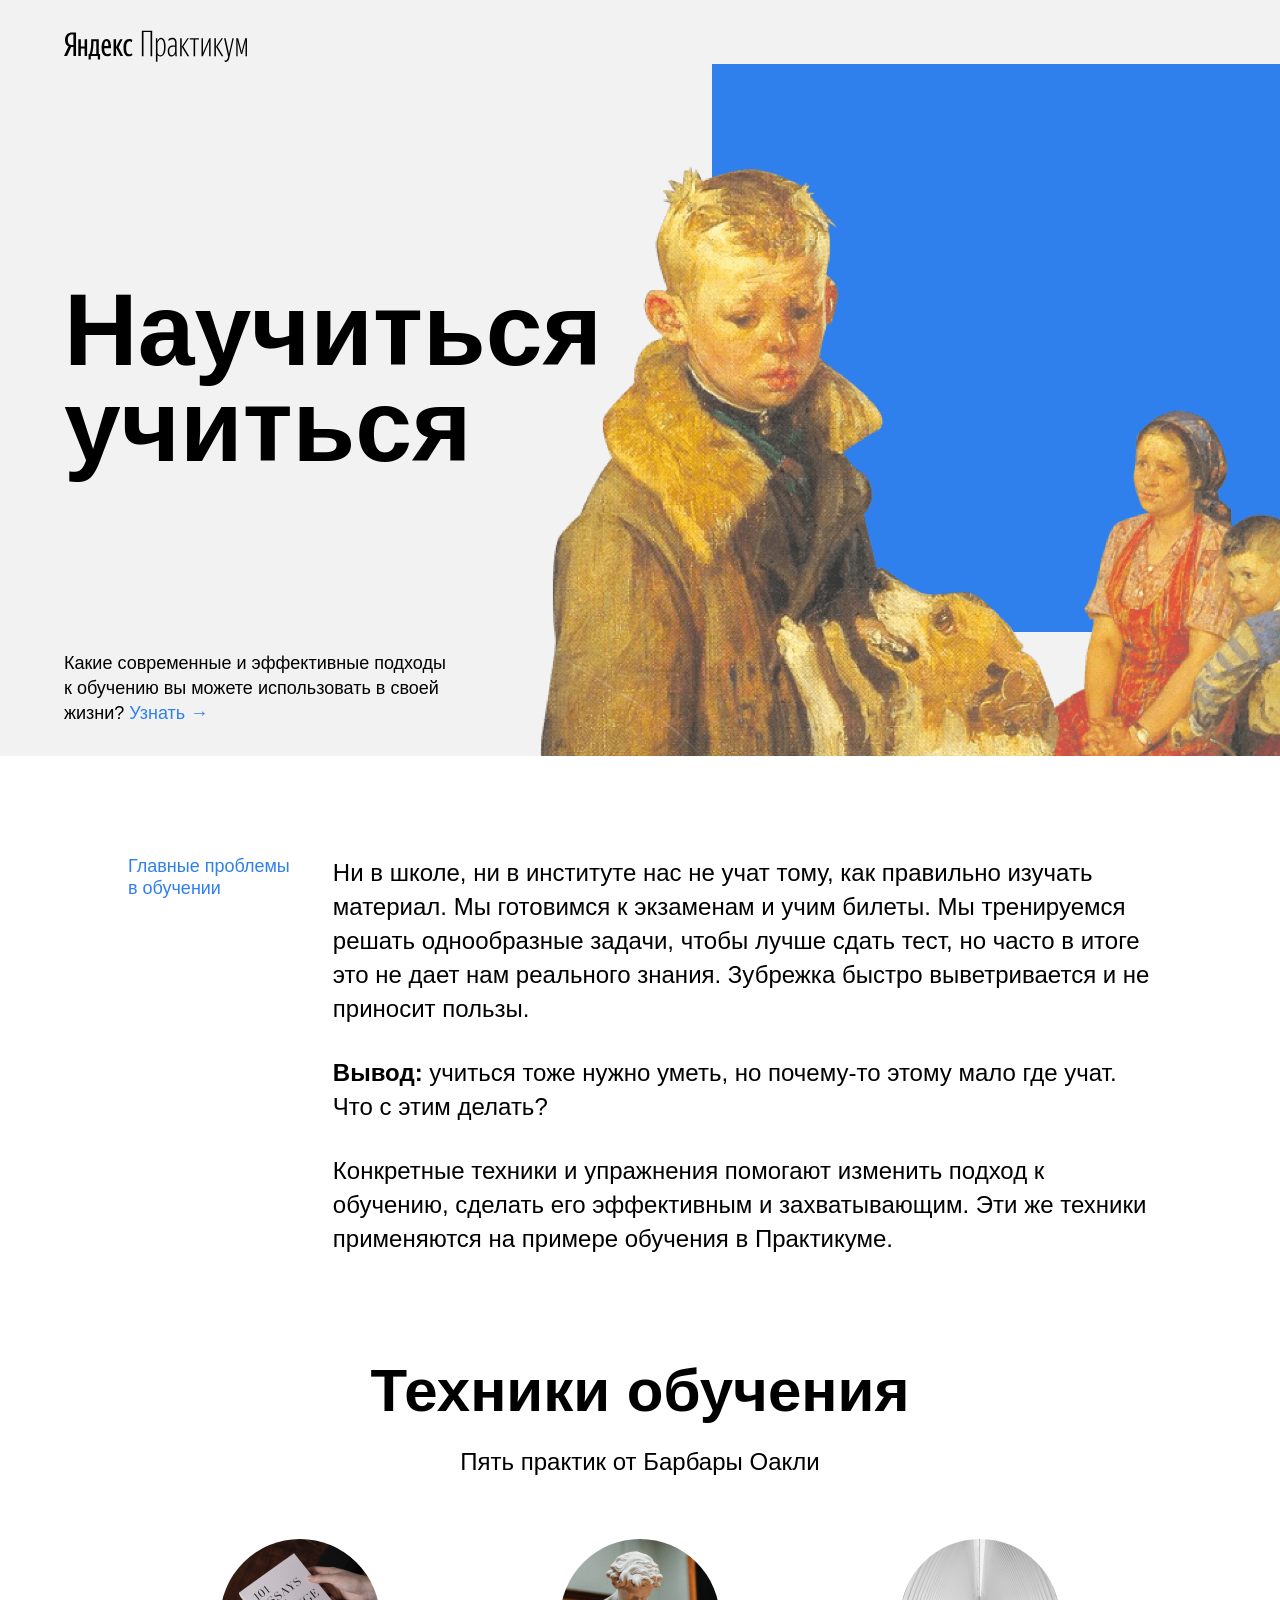
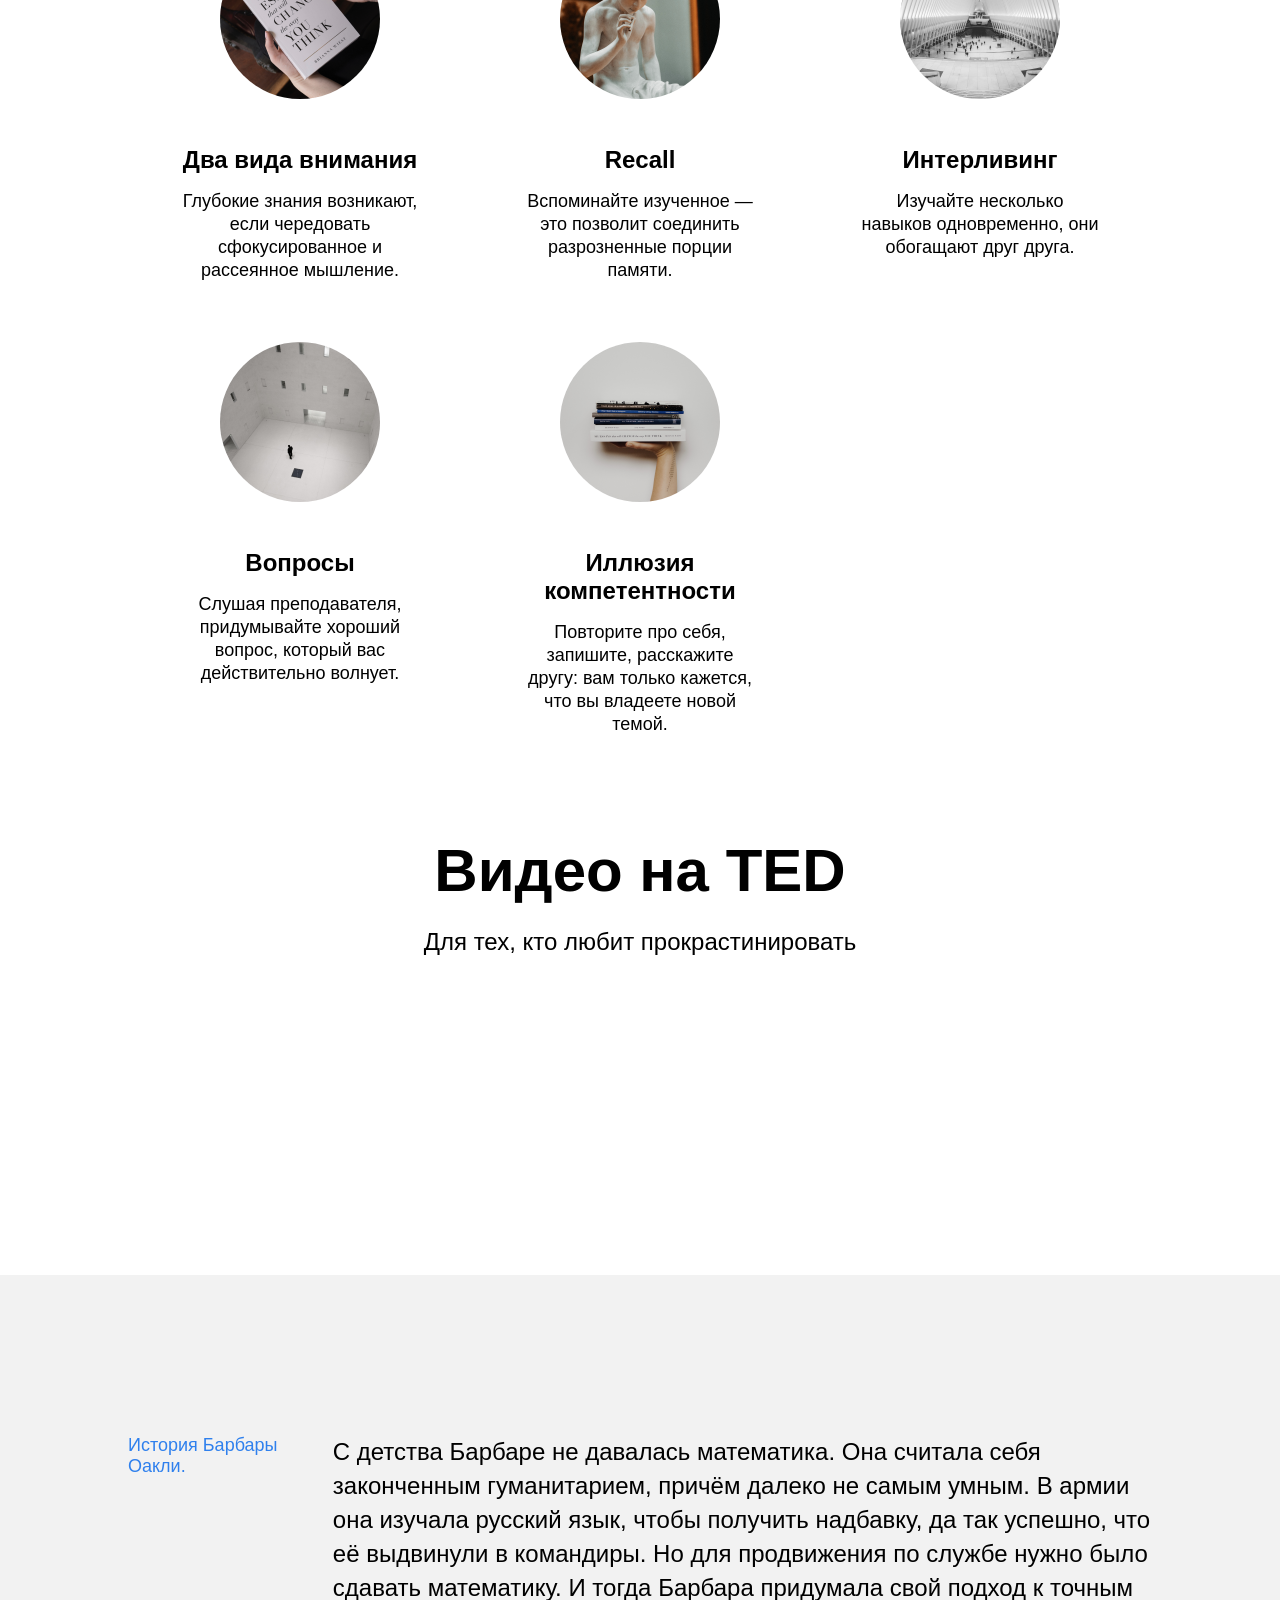
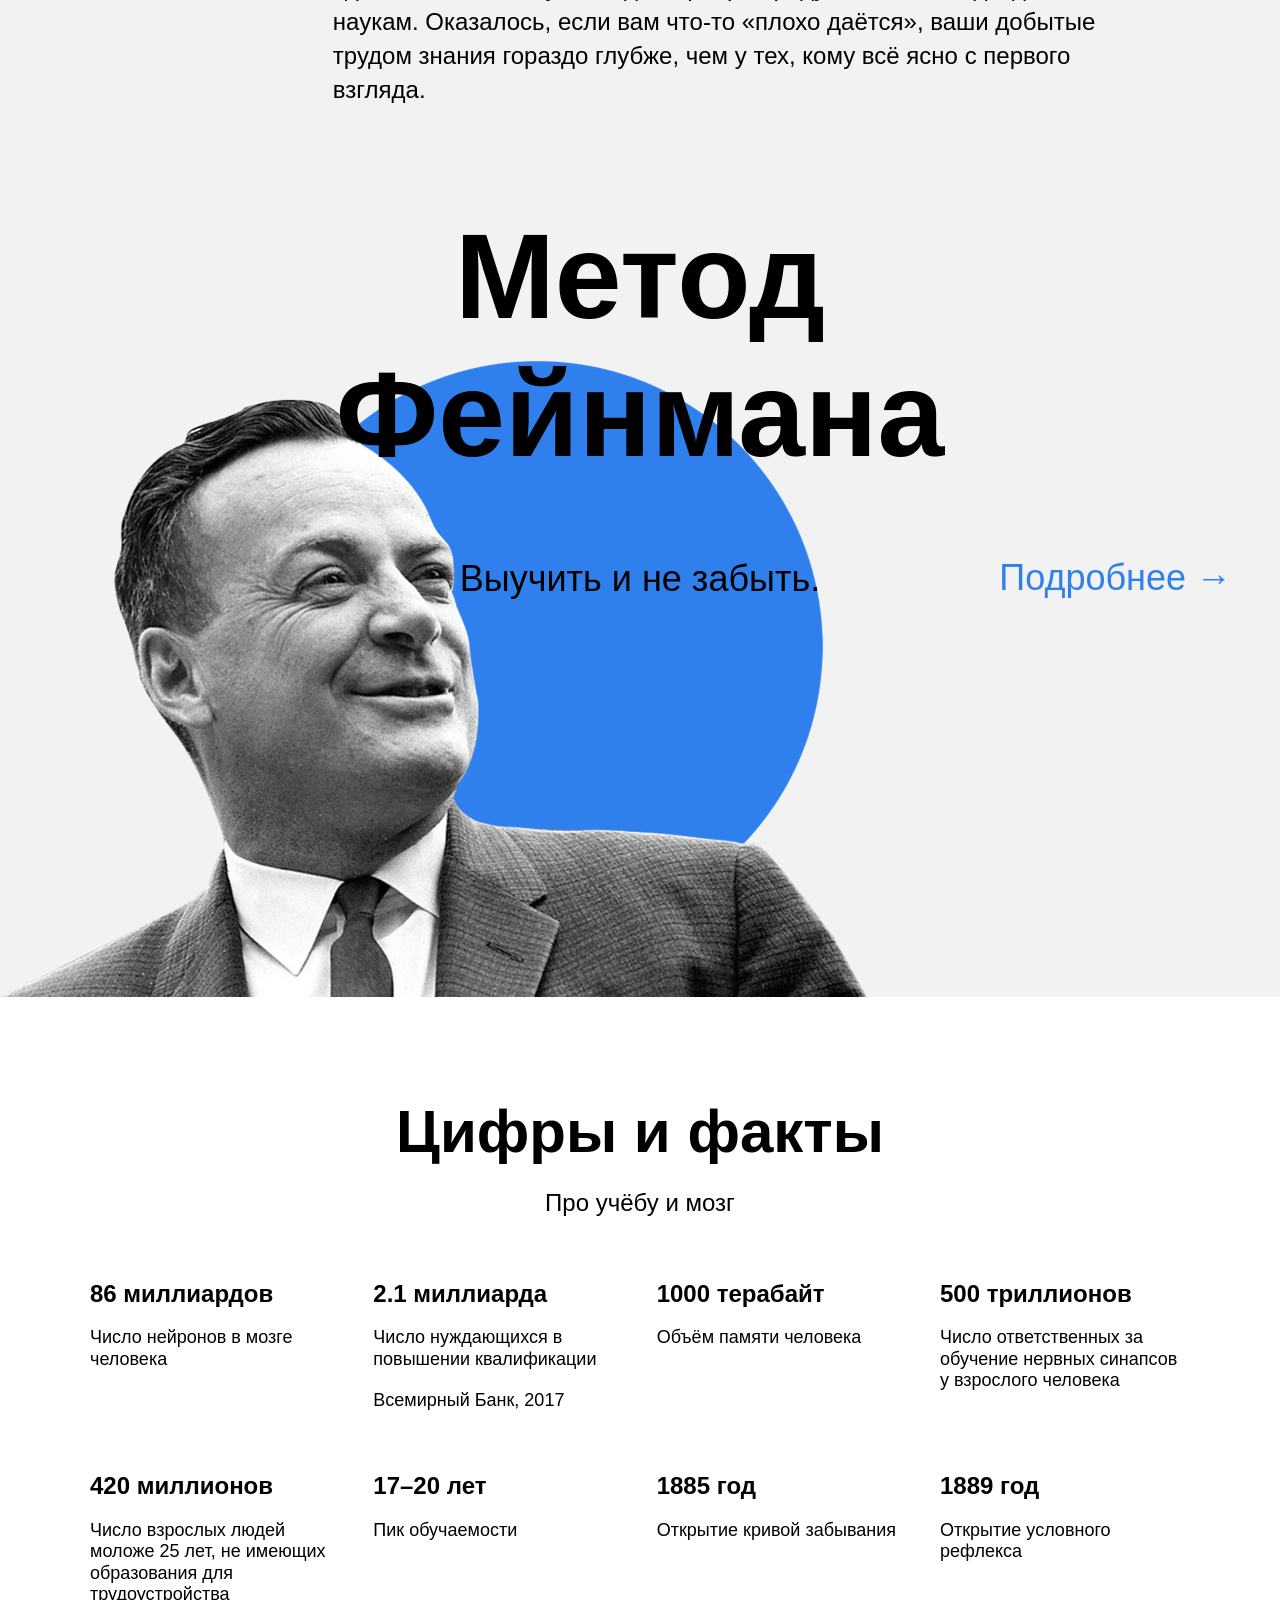
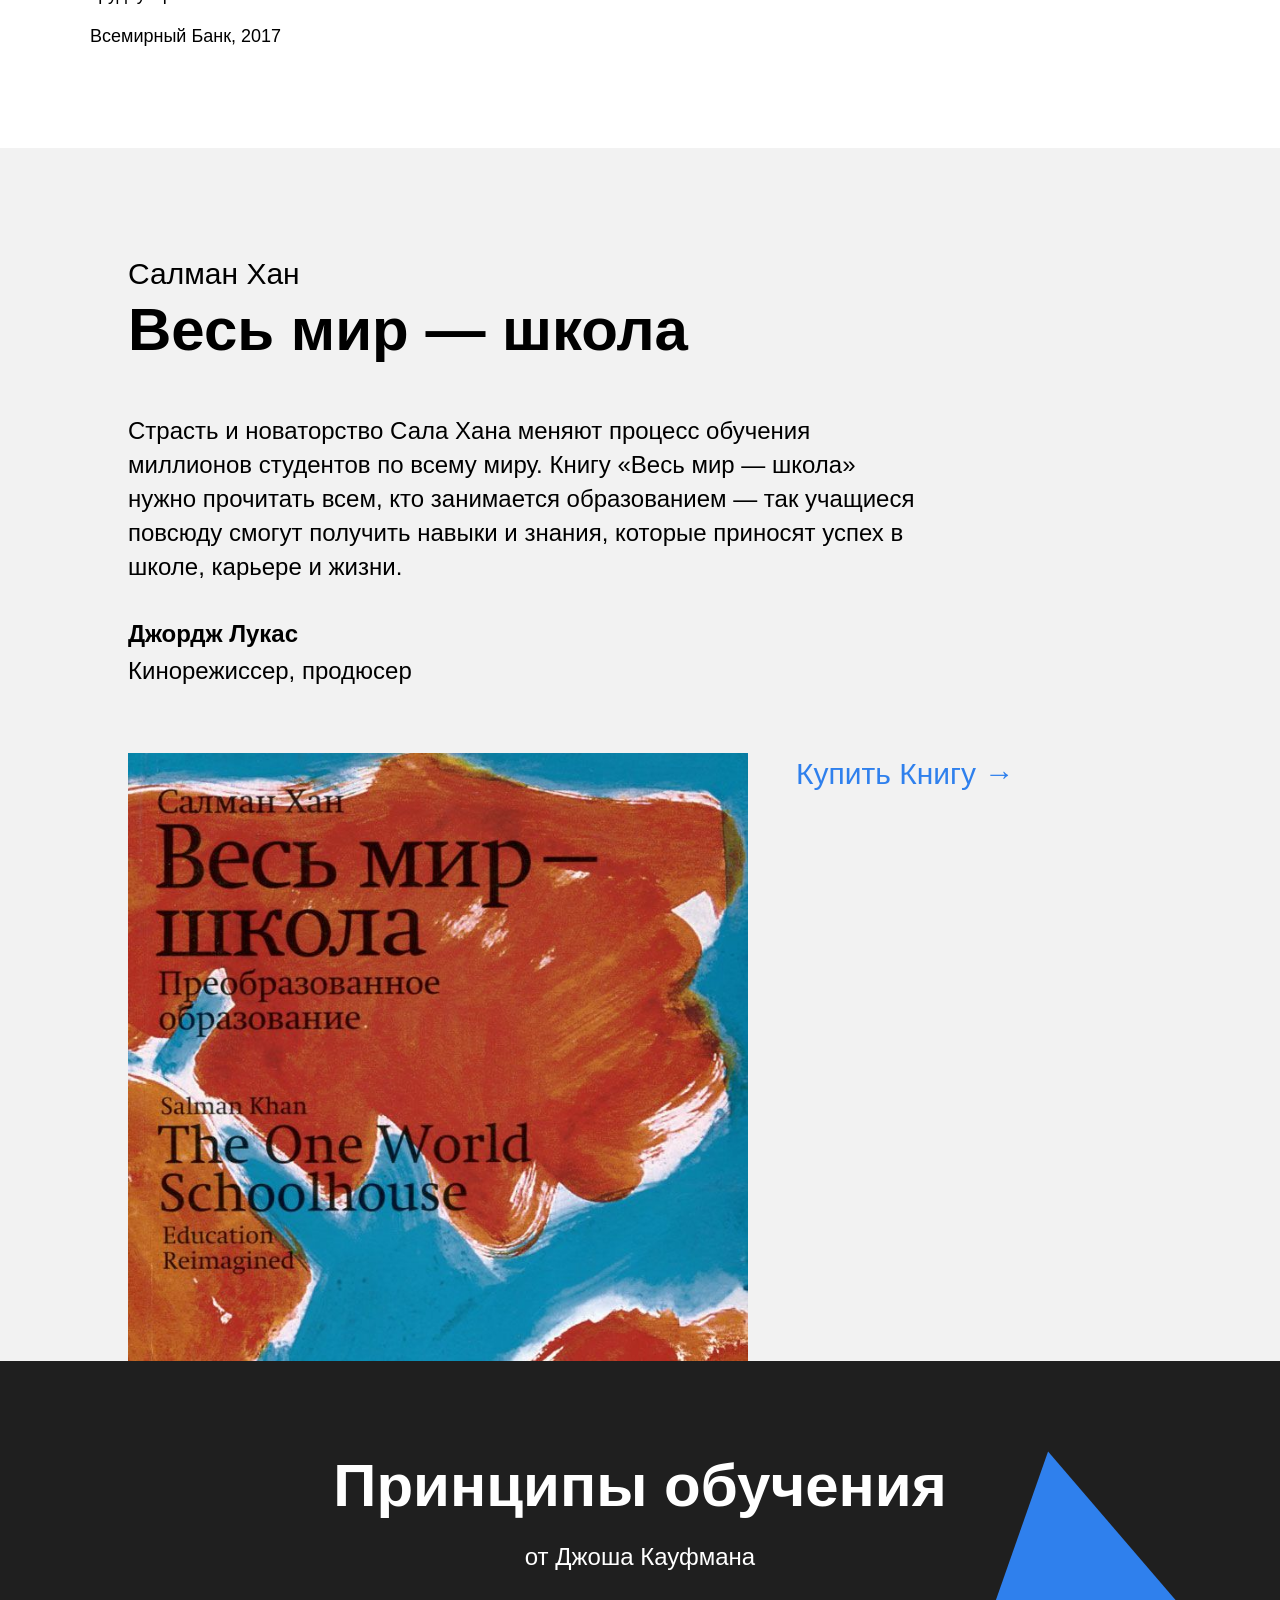
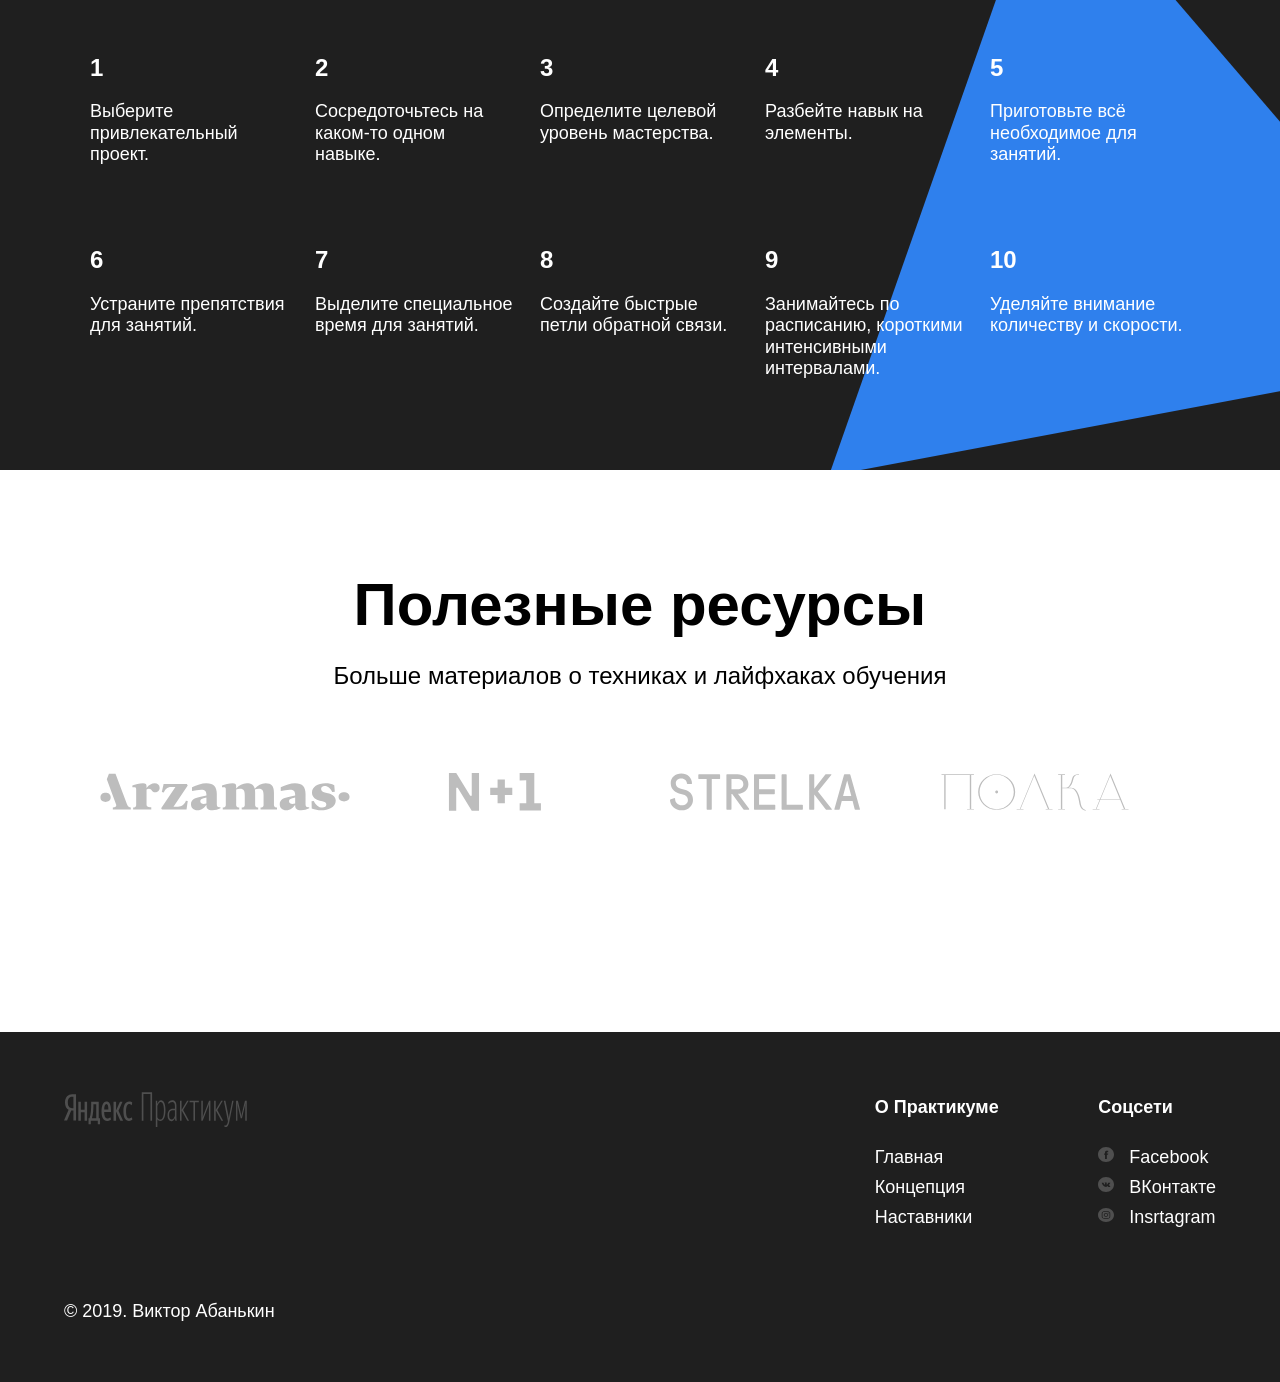
==== commit e4e083be: "Второй спринт после первого ревью" ====
--- a/index.html
+++ b/index.html
@@ -1,231 +1,241 @@
 <!DOCTYPE html>
 <html lang="ru">
+
 <head>
-  <meta charset="UTF-8">
-  <meta name="viewport" content="width=device-width, initial-scale=1.0">
-  <link rel="stylesheet" href="../how-to-learn-main/vender/normalize.css">
-  <link rel="stylesheet" href="../how-to-learn-main/index/index.css">
-  <title>Научиться учиться</title>
+    <meta charset="UTF-8">
+    <meta name="viewport" content="width=device-width, initial-scale=1.0">
+    <link rel="stylesheet" href="./pages/index.css">
+    <title>Научиться учиться</title>
 </head>
+
 <body>
-  <div class="page">
-      <header class="header">
-      <div class="logo logo_place_header"></div>
-      <h1 class="header__title">Научиться учиться</h1>
-      <p class="header__subtitle">Какие современные и эффективные подходы к обучению вы можете использовать в своей жизни? <a href="#" class="header__link">Узнать →</a></p>
-      <img src="images/header-image.png" alt="Тут должна быть картинка" class="header__main-illustration">
-      <div class="header__square-pic rotation"></div>
-    </header> 
-    
-      <main class="content">
-     <section class="description">
-        <article class="two-columns">
-          <h2 class="two-columns__brief">Главные проблемы в обучении</h2>
-          <div class="two-columns__main-text">
-            <p class="two-columns__paragraph"> Ни в школе, ни в институте нас не учат тому, как правильно изучать материал. Мы готовимся к экзаменам и учим билеты. Мы тренируемся решать однообразные задачи, чтобы лучше сдать тест, но часто в итоге это не дает нам реального знания. Зубрежка быстро выветривается и не приносит пользы.</p>
-            <p class="two-columns__paragraph"><span class="two-columns__span-accent bolder-text">Вывод: </span>учиться тоже нужно уметь, но почему-то этому мало где учат. Что с этим делать?</p>
-            <p class="two-columns__paragraph"> Конкретные техники и упражнения помогают изменить подход к обучению, сделать его эффективным и захватывающим. Эти же техники применяются на примере обучения в Практикуме.</p>
-          </div>
-        </article>
-      </section>
-
-      <section class="techniques">
-        <h2 class="section-title">Техники обучения</h2>
-        <p class="section-subtitle">Пять практик от Барбары Оакли</p>
-        <ul class="cards">
-          <li class="cards__item">
-            <img src="../how-to-learn-main/images/cards-attention.png" alt="Тут должна быть картинка" class="cards__image">
-            <h3 class="cards__title">Два вида внимания</h3>
-            <p class="cards__description">Глубокие знания возникают, если чередовать сфокусированное и рассеянное мышление.</p>
-          </li>
-          <li class="cards__item">
-            <img src="../how-to-learn-main/images/cards-recall.png" alt="Тут должна быть картинка" class="cards__image">
-            <h3 class="cards__title">Recall</h3>
-            <p class="cards__description">Вспоминайте изученное — это позволит соединить разрозненные порции памяти.</p>
-          </li>
-          <li class="cards__item">
-            <img src="../how-to-learn-main/images/cards-interliving.png" alt="Тут должна быть картинка" class="cards__image">
-            <h3 class="cards__title">Интерливинг</h3>
-            <p class="cards__description">Изучайте несколько навыков одновременно, они обогащают друг друга.</p>
-          </li>
-          <li class="cards__item">
-            <img src="../how-to-learn-main/images/cards-question.png" alt="Тут должна быть картинка" class="cards__image">
-            <h3 class="cards__title">Вопросы</h3>
-            <p class="cards__description">Слушая преподавателя, придумывайте хороший вопрос, который вас действительно волнует.</p>
-          </li>
-          <li class="cards__item">
-            <img src="../how-to-learn-main/images/cards-competence.png" alt="Тут должна быть картинка" class="cards__image">
-            <h3 class="cards__title">Иллюзия компетентности</h3>
-            <p class="cards__description">Повторите про себя, запишите, расскажите другу: вам только кажется, что вы владеете новой темой.</p>
-          </li>  
-        </ul>
-      </section>
-      
-      <section class="video">
-        <h2 class="section-title">Видео на TED</h2>
-        <p class="section-subtitle">Для тех, кто любит прокрастинировать</p>
-        <div class="video__inframes">
-          <iframe id="ytplayer" type="text/html" width="720" height="405" src="https://www.youtube.com/embed/5MgBikgcWnY" frameborder="0" allowfullscreen class="video__inframe" alt="Тут должно быть видео">Видео</iframe>
-          <iframe id="ytplayer" type="text/html" width="720" height="405" src="https://www.youtube.com/embed/arj7oStGLkU" frameborder="0" allowfullscreen class="video__inframe" alt="Тут должно быть видео">Видео</iframe>
-        </div>
-      </section>
-
-      <section class="oakley">
-        <article class="two-columns">
-          <h2 class="two-columns__brief">История Барбары Оакли.</h2>
-          <div class="two-columns__main-text">
-            <p class="two-columns__paragraph">С детства Барбаре не давалась математика. Она считала себя законченным гуманитарием, причём далеко не самым умным. В армии она изучала русский язык, чтобы получить надбавку, да так успешно, что её выдвинули в командиры. Но для продвижения по службе нужно было сдавать математику. И тогда Барбара придумала свой подход к точным наукам. Оказалось, если вам что-то «плохо даётся», ваши добытые трудом знания гораздо глубже, чем у тех, кому всё ясно с первого взгляда.</p>
-          </div>
-        </article>
-      </section>
-
-      <section class="feynman">
-        <h2 class="feynman__title">Метод Фейнмана</h2>
-        <p class="feynman__subtitle">Выучить и не забыть.</p>
-        <a href="#" class="feynman__link">Подробнее →</a>
-        <div class="feynman__img" > <img src="./images/feynman.png" alt="Тут должна быть картинка"></div>
-      </section>
-      
-      <section class="digits">
-       <h2 class="section-title">Цифры и факты</h2>
-       <p class="section-subtitle">Про учёбу и мозг</p>
-       <ul class="table">
-         <li class="table__cell"> 
-           <h3 class="table__heading">86 миллиардов</h3>
-           <p class="table__text">Число нейронов в мозге человека</p>
-         </li>
-         <li class="table__cell"> 
-          <h3 class="table__heading">2.1 миллиарда</h3>
-          <p class="table__text">Число нуждающихся в повышении квалификации</p>
-          <p class="table__text">Всемирный Банк, 2017</p>
-        </li>
-        <li class="table__cell"> 
-          <h3 class="table__heading">1000 терабайт</h3>
-          <p class="table__text">Объём памяти человека</p>
-        </li>
-        <li class="table__cell"> 
-          <h3 class="table__heading">500 триллионов</h3>
-          <p class="table__text">Число ответственных за обучение нервных синапсов у взрослого человека</p>
-        </li>
-        <li class="table__cell"> 
-          <h3 class="table__heading">420 миллионов</h3>
-          <p class="table__text">Число взрослых людей моложе 25 лет, не имеющих образования для трудоустройства</p>
-          <p class="table__text">Всемирный Банк, 2017</p>
-        </li>
-        <li class="table__cell"> 
-          <h3 class="table__heading">17–20 лет</h3>
-          <p class="table__text">Пик обучаемости</p>
-        </li>
-        <li class="table__cell"> 
-          <h3 class="table__heading">1885 год</h3>
-          <p class="table__text">Открытие кривой забывания</p>
-        </li>
-        <li class="table__cell"> 
-          <h3 class="table__heading">1889 год</h3>
-          <p class="table__text">Открытие условного рефлекса</p>
-        </li>
-       </ul>
-      </section>
-
-      <section class="khan">
-        <div class="khan__container">
-          <p class="khan__author">Салман Хан</p>
-          <h2 class="khan__title">Весь мир — школа</h2>
-          <p class="khan__quote">Страсть и новаторство Сала Хана меняют процесс обучения миллионов студентов по всему миру. Книгу «Весь мир — школа» нужно прочитать всем, кто занимается образованием — так учащиеся повсюду смогут получить навыки и знания, которые приносят успех в школе, карьере и жизни.</p>
-          <p class="khan__quote-author">Джордж Лукас</p>
-          <p class="khan__quote-author-subline">Кинорежиссер, продюсер</p>
-          <div class="khan__book-container">
-            <img class="khan__book-pic" src="../how-to-learn-main/images/khan-book.jpg" alt="Тут должна быть кратинка">
-            <a class="khan__buy-link" href="#">Купить Книгу →</a>
-          </div>
-        </div>
-      </section>
-
-      <section class="kaufman">
-        <h2 class="section-title section-title_theme_dark ">Принципы обучения</h2>
-        <p class="section-subtitle section-subtitle_theme_dark">от Джоша Кауфмана</p>
-        <ul class="table table_theme_dark">
-          <li class="table__cell table__cell_theme_dark "> 
-            <h3 class="table__heading">1</h3>
-            <p class="table__text">Выберите привлекательный проект.</p>
-          </li>
-          <li class="table__cell table__cell_theme_dark"> 
-           <h3 class="table__heading">2</h3>
-           <p class="table__text">Сосредоточьтесь на каком-то одном навыке.</p>
-         </li>
-         <li class="table__cell table__cell_theme_dark"> 
-           <h3 class="table__heading">3</h3>
-           <p class="table__text">Определите целевой уровень мастерства.</p>
-         </li>
-         <li class="table__cell table__cell_theme_dark"> 
-           <h3 class="table__heading">4</h3>
-           <p class="table__text">Разбейте навык на элементы.</p>
-         </li>
-         <li class="table__cell table__cell_theme_dark"> 
-           <h3 class="table__heading">5</h3>
-           <p class="table__text">Приготовьте всё необходимое для занятий.</p>
-         </li>
-         <li class="table__cell table__cell_theme_dark"> 
-           <h3 class="table__heading">6</h3>
-           <p class="table__text">Устраните препятствия для занятий.</p>
-         </li>
-         <li class="table__cell table__cell_theme_dark"> 
-           <h3 class="table__heading">7</h3>
-           <p class="table__text">Выделите специальное время для занятий.</p>
-         </li>
-         <li class="table__cell  table__cell_theme_dark"> 
-           <h3 class="table__heading">8</h3>
-           <p class="table__text">Создайте быстрые петли обратной связи.</p>
-         </li>
-         <li class="table__cell  table__cell_theme_dark"> 
-          <h3 class="table__heading">9</h3>
-          <p class="table__text">Занимайтесь по расписанию, короткими интенсивными интервалами.</p>
-        </li>
-        <li class="table__cell  table__cell_theme_dark"> 
-          <h3 class="table__heading">10</h3>
-          <p class="table__text">Уделяйте внимание количеству и скорости.</p>
-        </li>
-        </ul>
-        <div class="kaufman__triangle rotation"></div>
-      </section>
-
-      <section class="resources">
-        <h2 class="section-title">Полезные ресурсы</h2>
-        <p class="section-subtitle">Больше материалов о техниках и лайфхаках обучения</p>
-        <div class="resources__logo-zone">
-          <img class="resources__logo" src="../how-to-learn-main/images/logo/resources-arzamas.svg" alt="Тут должна быть картинка">
-          <img class="resources__logo" src="../how-to-learn-main/images/logo/resources-n1.svg" alt="Тут должна быть картинка">
-          <img class="resources__logo" src="../how-to-learn-main/images/logo/resources-strelka.svg" alt="Тут должна быть картинка">
-          <img class="resources__logo" src="../how-to-learn-main/images/logo/resources-polka.svg" alt="Тут должна быть картинка">
-        </div>
-
-      </section>
-
-    </main> 
-   <footer class="footer">
-     <div class="footer__columns">
-       <div class="footer__column footer__column_content_copyright">
-         <div class="logo logo_place_footer"></div>
-         <p class="footer__author">&copy; 2019. Виктор Абанькин</p>
-       </div>
-       <div class="footer__column footer__column_content_info">
-        <h3 class="footer__column-heading">О Практикуме</h3>
-         <nav class="footer__column-links">
-           <a href="#" class="footer__column-link">Главная</a>
-           <a href="#"  class="footer__column-link">Концепция</a>
-           <a href="#"  class="footer__column-link">Наставники</a>
-          </nav>
-       </div>
-       <div class="footer__column footer__column_content_social">
-         <h3 class="footer__column-heading">Соцсети</h3>
-         <nav class="footer__column-links">
-           <a href="#"  class="footer__column-link"> <img src="./images/facebook_color_white.svg" alt="Тут должна быть картинка" class="footer__social-icon"> Facebook</a>
-           <a href="#"  class="footer__column-link"> <img src="./images/vk_color_white.svg" alt="Тут должна быть картинка" class="footer__social-icon"> ВКонтакте</a>
-           <a href="#"  class="footer__column-link"> <img src="./images/instagram_color_white.svg" alt="Тут должна быть картинка" class="footer__social-icon"> Insrtagram</a>
-          </nav>
-       </div>
-     </div>
-   </footer>
-  </div>
+    <div class="page">
+        <header class="header">
+            <div class="logo logo_place_header"></div>
+            <h1 class="header__title">Научиться учиться</h1>
+            <p class="header__subtitle">Какие современные и эффективные подходы к обучению вы можете использовать в своей жизни? <a href="#" class="header__link">Узнать →</a></p>
+            <img src="images/header-image.png" alt="Тут должна быть картинка" class="header__main-illustration">
+            <div class="header__square-pic rotation"></div>
+        </header>
+
+        <main class="content">
+            <section class="description">
+                <article class="two-columns">
+                    <h2 class="two-columns__brief">Главные проблемы в обучении</h2>
+                    <div class="two-columns__main-text">
+                        <p class="two-columns__paragraph"> Ни в школе, ни в институте нас не учат тому, как правильно изучать материал. Мы готовимся к экзаменам и учим билеты. Мы тренируемся решать однообразные задачи, чтобы лучше сдать тест, но часто в итоге это не дает нам реального
+                            знания. Зубрежка быстро выветривается и не приносит пользы.
+                        </p>
+                        <p class="two-columns__paragraph"><span class="two-columns__span-accent">Вывод: </span>учиться тоже нужно уметь, но почему-то этому мало где учат. Что с этим делать?</p>
+                        <p class="two-columns__paragraph"> Конкретные техники и упражнения помогают изменить подход к обучению, сделать его эффективным и захватывающим. Эти же техники применяются на примере обучения в Практикуме.</p>
+                    </div>
+                </article>
+            </section>
+
+            <section class="techniques">
+                <h2 class="section-title">Техники обучения</h2>
+                <p class="section-subtitle">Пять практик от Барбары Оакли</p>
+                <ul class="cards">
+                    <li class="cards__item">
+                        <img src="./images/cards-attention.png" alt="Тут должна быть картинка" class="cards__image">
+                        <h3 class="cards__title">Два вида внимания</h3>
+                        <p class="cards__description">Глубокие знания возникают, если чередовать сфокусированное и рассеянное мышление.
+                        </p>
+                    </li>
+                    <li class="cards__item">
+                        <img src="./images/cards-recall.png" alt="Тут должна быть картинка" class="cards__image">
+                        <h3 class="cards__title">Recall</h3>
+                        <p class="cards__description">Вспоминайте изученное — это позволит соединить разрозненные порции памяти.</p>
+                    </li>
+                    <li class="cards__item">
+                        <img src="./images/cards-interliving.png" alt="Тут должна быть картинка" class="cards__image">
+                        <h3 class="cards__title">Интерливинг</h3>
+                        <p class="cards__description">Изучайте несколько навыков одновременно, они обогащают друг друга.</p>
+                    </li>
+                    <li class="cards__item">
+                        <img src="./images/cards-question.png" alt="Тут должна быть картинка" class="cards__image">
+                        <h3 class="cards__title">Вопросы</h3>
+                        <p class="cards__description">Слушая преподавателя, придумывайте хороший вопрос, который вас действительно волнует.
+                        </p>
+                    </li>
+                    <li class="cards__item">
+                        <img src="./images/cards-competence.png" alt="Тут должна быть картинка" class="cards__image">
+                        <h3 class="cards__title">Иллюзия компетентности</h3>
+                        <p class="cards__description">Повторите про себя, запишите, расскажите другу: вам только кажется, что вы владеете новой темой.</p>
+                    </li>
+                </ul>
+            </section>
+
+            <section class="video">
+                <h2 class="section-title">Видео на TED</h2>
+                <p class="section-subtitle">Для тех, кто любит прокрастинировать</p>
+                <div class="video__iframes">
+                    <iframe id="ytplayer" src="https://www.youtube.com/embed/5MgBikgcWnY" allowfullscreen class="video__iframe"></iframe>
+                    <iframe id="ytplayer2" src="https://www.youtube.com/embed/arj7oStGLkU" allowfullscreen class="video__iframe"></iframe>
+                </div>
+            </section>
+
+            <section class="oakley">
+                <article class="two-columns">
+                    <h2 class="two-columns__brief">История Барбары Оакли.</h2>
+                    <div class="two-columns__main-text">
+                        <p class="two-columns__paragraph">С детства Барбаре не давалась математика. Она считала себя законченным гуманитарием, причём далеко не самым умным. В армии она изучала русский язык, чтобы получить надбавку, да так успешно, что её выдвинули в командиры. Но для
+                            продвижения по службе нужно было сдавать математику. И тогда Барбара придумала свой подход к точным наукам. Оказалось, если вам что-то «плохо даётся», ваши добытые трудом знания гораздо глубже, чем у тех, кому всё ясно с первого
+                            взгляда.
+                        </p>
+                    </div>
+                </article>
+            </section>
+
+            <section class="feynman">
+                <h2 class="feynman__title">Метод Фейнмана</h2>
+                <p class="feynman__subtitle">Выучить и не забыть.</p>
+                <a href="#" class="feynman__link">Подробнее →</a>
+                <img class="feynman__img" src="./images/feynman.png" alt="Тут должна быть картинка">
+            </section>
+
+            <section class="digits">
+                <h2 class="section-title">Цифры и факты</h2>
+                <p class="section-subtitle">Про учёбу и мозг</p>
+                <ul class="table">
+                    <li class="table__cell">
+                        <h3 class="table__heading">86 миллиардов</h3>
+                        <p class="table__text">Число нейронов в мозге человека</p>
+                    </li>
+                    <li class="table__cell">
+                        <h3 class="table__heading">2.1 миллиарда</h3>
+                        <p class="table__text">Число нуждающихся в повышении квалификации</p>
+                        <p class="table__text">Всемирный Банк, 2017</p>
+                    </li>
+                    <li class="table__cell">
+                        <h3 class="table__heading">1000 терабайт</h3>
+                        <p class="table__text">Объём памяти человека</p>
+                    </li>
+                    <li class="table__cell">
+                        <h3 class="table__heading">500 триллионов</h3>
+                        <p class="table__text">Число ответственных за обучение нервных синапсов у взрослого человека</p>
+                    </li>
+                    <li class="table__cell">
+                        <h3 class="table__heading">420 миллионов</h3>
+                        <p class="table__text">Число взрослых людей моложе 25 лет, не имеющих образования для трудоустройства</p>
+                        <p class="table__text">Всемирный Банк, 2017</p>
+                    </li>
+                    <li class="table__cell">
+                        <h3 class="table__heading">17–20 лет</h3>
+                        <p class="table__text">Пик обучаемости</p>
+                    </li>
+                    <li class="table__cell">
+                        <h3 class="table__heading">1885 год</h3>
+                        <p class="table__text">Открытие кривой забывания</p>
+                    </li>
+                    <li class="table__cell">
+                        <h3 class="table__heading">1889 год</h3>
+                        <p class="table__text">Открытие условного рефлекса</p>
+                    </li>
+                </ul>
+            </section>
+
+            <section class="khan">
+                <div class="khan__container">
+                    <p class="khan__author">Салман Хан</p>
+                    <h2 class="khan__title">Весь мир — школа</h2>
+                    <blockquote class="khan__quote">Страсть и новаторство Сала Хана меняют процесс обучения миллионов студентов по всему миру. Книгу «Весь мир — школа» нужно прочитать всем, кто занимается образованием — так учащиеся повсюду смогут получить навыки и знания, которые приносят
+                        успех в школе, карьере и жизни.</blockquote>
+                    <p class="khan__quote-author">Джордж Лукас</p>
+                    <p class="khan__quote-author-subline">Кинорежиссер, продюсер</p>
+                    <div class="khan__book-container">
+                        <img class="khan__book-pic" src="./images/khan-book.jpg" alt="Тут должна быть кратинка">
+                        <a class="khan__buy-link" href="#">Купить Книгу →</a>
+                    </div>
+                </div>
+            </section>
+
+            <section class="kaufman">
+                <h2 class="section-title section-title_theme_dark ">Принципы обучения</h2>
+                <p class="section-subtitle section-subtitle_theme_dark">от Джоша Кауфмана</p>
+                <ul class="table table_theme_dark">
+                    <li class="table__cell table__cell_theme_dark ">
+                        <h3 class="table__heading">1</h3>
+                        <p class="table__text">Выберите привлекательный проект.</p>
+                    </li>
+                    <li class="table__cell table__cell_theme_dark">
+                        <h3 class="table__heading">2</h3>
+                        <p class="table__text">Сосредоточьтесь на каком-то одном навыке.</p>
+                    </li>
+                    <li class="table__cell table__cell_theme_dark">
+                        <h3 class="table__heading">3</h3>
+                        <p class="table__text">Определите целевой уровень мастерства.</p>
+                    </li>
+                    <li class="table__cell table__cell_theme_dark">
+                        <h3 class="table__heading">4</h3>
+                        <p class="table__text">Разбейте навык на элементы.</p>
+                    </li>
+                    <li class="table__cell table__cell_theme_dark">
+                        <h3 class="table__heading">5</h3>
+                        <p class="table__text">Приготовьте всё необходимое для занятий.</p>
+                    </li>
+                    <li class="table__cell table__cell_theme_dark">
+                        <h3 class="table__heading">6</h3>
+                        <p class="table__text">Устраните препятствия для занятий.</p>
+                    </li>
+                    <li class="table__cell table__cell_theme_dark">
+                        <h3 class="table__heading">7</h3>
+                        <p class="table__text">Выделите специальное время для занятий.</p>
+                    </li>
+                    <li class="table__cell  table__cell_theme_dark">
+                        <h3 class="table__heading">8</h3>
+                        <p class="table__text">Создайте быстрые петли обратной связи.</p>
+                    </li>
+                    <li class="table__cell  table__cell_theme_dark">
+                        <h3 class="table__heading">9</h3>
+                        <p class="table__text">Занимайтесь по расписанию, короткими интенсивными интервалами.</p>
+                    </li>
+                    <li class="table__cell  table__cell_theme_dark">
+                        <h3 class="table__heading">10</h3>
+                        <p class="table__text">Уделяйте внимание количеству и скорости.</p>
+                    </li>
+                </ul>
+                <div class="kaufman__triangle rotation"></div>
+            </section>
+
+            <section class="resources">
+                <h2 class="section-title">Полезные ресурсы</h2>
+                <p class="section-subtitle">Больше материалов о техниках и лайфхаках обучения</p>
+                <div class="resources__logo-zone">
+                    <a href="#" class="resources__logo-link"> <img class="resources__logo" src="./images/logo/resources-arzamas.svg" alt="Тут должна быть картинка"> </a>
+                    <a href="#" class="resources__logo-link"> <img class="resources__logo" src="./images/logo/resources-n1.svg" alt="Тут должна быть картинка"> </a>
+                    <a href="#" class="resources__logo-link"> <img class="resources__logo" src="./images/logo/resources-strelka.svg" alt="Тут должна быть картинка"> </a>
+                    <a href="#" class="resources__logo-link"> <img class="resources__logo" src="./images/logo/resources-polka.svg" alt="Тут должна быть картинка"> </a>
+                </div>
+
+            </section>
+
+        </main>
+        <footer class="footer">
+            <div class="footer__columns">
+                <div class="footer__column footer__column_content_copyright">
+                    <div class="logo logo_place_footer"></div>
+                    <p class="footer__author">&copy; 2019. Виктор Абанькин</p>
+                </div>
+                <div class="footer__column footer__column_content_info">
+                    <h3 class="footer__column-heading">О Практикуме</h3>
+                    <nav class="footer__column-links">
+                        <a href="#" class="footer__column-link">Главная</a>
+                        <a href="#" class="footer__column-link">Концепция</a>
+                        <a href="#" class="footer__column-link">Наставники</a>
+                    </nav>
+                </div>
+                <div class="footer__column footer__column_content_social">
+                    <h3 class="footer__column-heading">Соцсети</h3>
+                    <nav class="footer__column-links">
+                        <a href="#" class="footer__column-link"> <img src="./images/facebook_color_white.svg" alt="Тут должна быть картинка" class="footer__social-icon"> Facebook</a>
+                        <a href="#" class="footer__column-link"> <img src="./images/vk_color_white.svg" alt="Тут должна быть картинка" class="footer__social-icon"> ВКонтакте</a>
+                        <a href="#" class="footer__column-link"> <img src="./images/instagram_color_white.svg" alt="Тут должна быть картинка" class="footer__social-icon"> Insrtagram</a>
+                    </nav>
+                </div>
+            </div>
+        </footer>
+    </div>
 </body>
-</html>
+
+</html>
--- a/pages/index.css
+++ b/pages/index.css
@@ -0,0 +1,69 @@
+@import url(../vender/normalize.css);
+@import url(../blocks/page/page.css);
+@import url(../blocks/header/header.css);
+@import url(../blocks/logo/logo.css);
+@import url(../blocks/logo/_place/logo_place_header.css);
+@import url(../blocks/header/__title/header__title.css);
+@import url(../blocks/header/__subtitle/header__subtitle.css);
+@import url(../blocks/header/__link/header__link.css);
+@import url(../blocks/header/__main-illustration/header__main-illustration.css);
+@import url(../blocks/header/__square-pic/header__square-pic.css);
+@import url(../blocks/rotation/rotation.css);
+@import url(../blocks/description/description.css);
+@import url(../blocks/two-columns/two-columns.css);
+@import url(../blocks/two-columns/__brief/two-columns__brief.css);
+@import url(../blocks/two-columns/__main-text/two-columns__main-text.css);
+@import url(../blocks/two-columns/__paragraph/two-columns__paragraph.css);
+@import url(../blocks/two-columns/__span-accent/two-columns__span-accent.css);
+@import url(../blocks/techniques/techniques.css);
+@import url(../blocks/cards/cards.css);
+@import url(../blocks/cards/__item/cars__item.css);
+@import url(../blocks/cards/__image/cards__image.css);
+@import url(../blocks/cards/__title/cards__title.css);
+@import url(../blocks/cards/__description/cards__description.css);
+@import url(../blocks/video/video.css);
+@import url(../blocks/video/__iframes/video__iframes.css);
+@import url(../blocks/video/__iframe/video__iframe.css);
+@import url(../blocks/oakley/oakley.css);
+@import url(../blocks/feynman/feynman.css);
+@import url(../blocks/feynman/__title/feynman__title.css);
+@import url(../blocks/feynman/__subtitle/feynman__subtitle.css);
+@import url(../blocks/feynman/__link/feynman__link.css);
+@import url(../blocks/feynman/__img/feynman__img.css);
+@import url(../blocks/digits/digits.css);
+@import url(../blocks/section-title/section-title.css);
+@import url(../blocks/section-subtitle/section-subtitle.css);
+@import url(../blocks/table/table.css);
+@import url(../blocks/table/__cell/table__cell.css);
+@import url(../blocks/table/__heading/table__heading.css);
+@import url(../blocks/table/__text/table__text.css);
+@import url(../blocks/khan/khan.css);
+@import url(../blocks/khan/__container/khan__container.css);
+@import url(../blocks/khan/__author/khan__author.css);
+@import url(../blocks/khan/__title/khan__title.css);
+@import url(../blocks/khan/__quote/khan__quote.css);
+@import url(../blocks/khan/__quote-author/khan__quote-author.css);
+@import url(../blocks/khan/__quote-author-subline/khan__quote-author-subline.css);
+@import url(../blocks/khan/__book-container/khan__book-container.css);
+@import url(../blocks/khan/__book-pic/khan__book-pic.css);
+@import url(../blocks/khan/__buy-link/khan__buy-link.css);
+@import url(../blocks/kaufman/kaufman.css);
+@import url(../blocks/section-title/_theme/section-tetle_theme_dark.css);
+@import url(../blocks/section-subtitle/_theme/section-subtitle_theme_dark.css);
+@import url(../blocks/table/_theme/table_theme_dark.css);
+@import url(../blocks/table/__cell/_theme/table__cell_theme_dark.css);
+@import url(../blocks/kaufman/__triangle/kaufman__triangle.css);
+@import url(../blocks/resources/resources.css);
+@import url(../blocks/resources/__logo-zone/resources__logo-zone.css);
+@import url(../blocks/resources/__logo/resources__logo.css);
+@import url(../blocks/resources/__logo-link/resources__logo-link.css);
+@import url(../blocks/footer/footer.css);
+@import url(../blocks/footer/__columns/footer__columns.css);
+@import url(../blocks/footer/__column/footer__column.css);
+@import url(../blocks/footer/__column/_content/footer__column_content_copyright.css);
+@import url(../blocks/logo/_place/logo_place_footer.css);
+@import url(../blocks/footer/__author/footer__author.css);
+@import url(../blocks/footer/__column-heading/footer__column-heading.css);
+@import url(../blocks/footer/__column-links/footer__columns-links.css);
+@import url(../blocks/footer/__social-icon/footer__social-icon.css);
+@import url(../blocks/footer/__column-link/footer__column-link.css);
